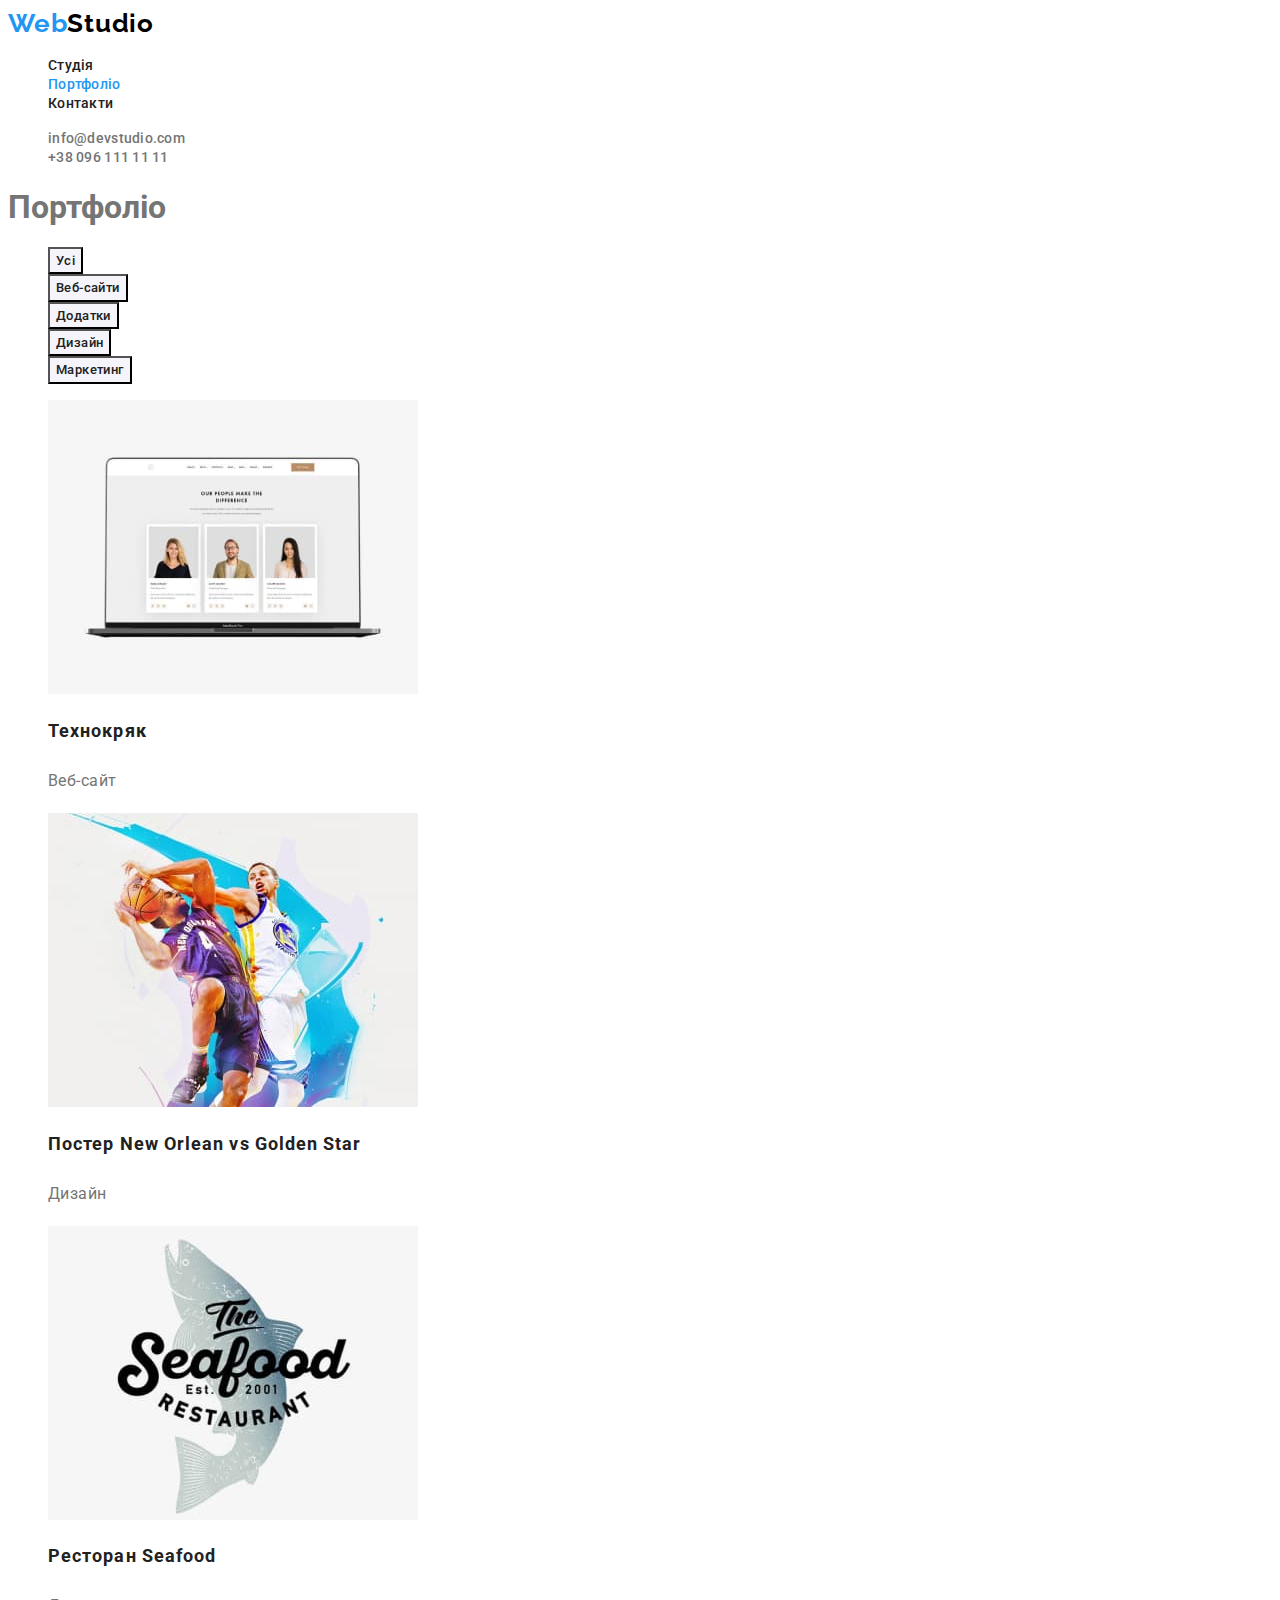
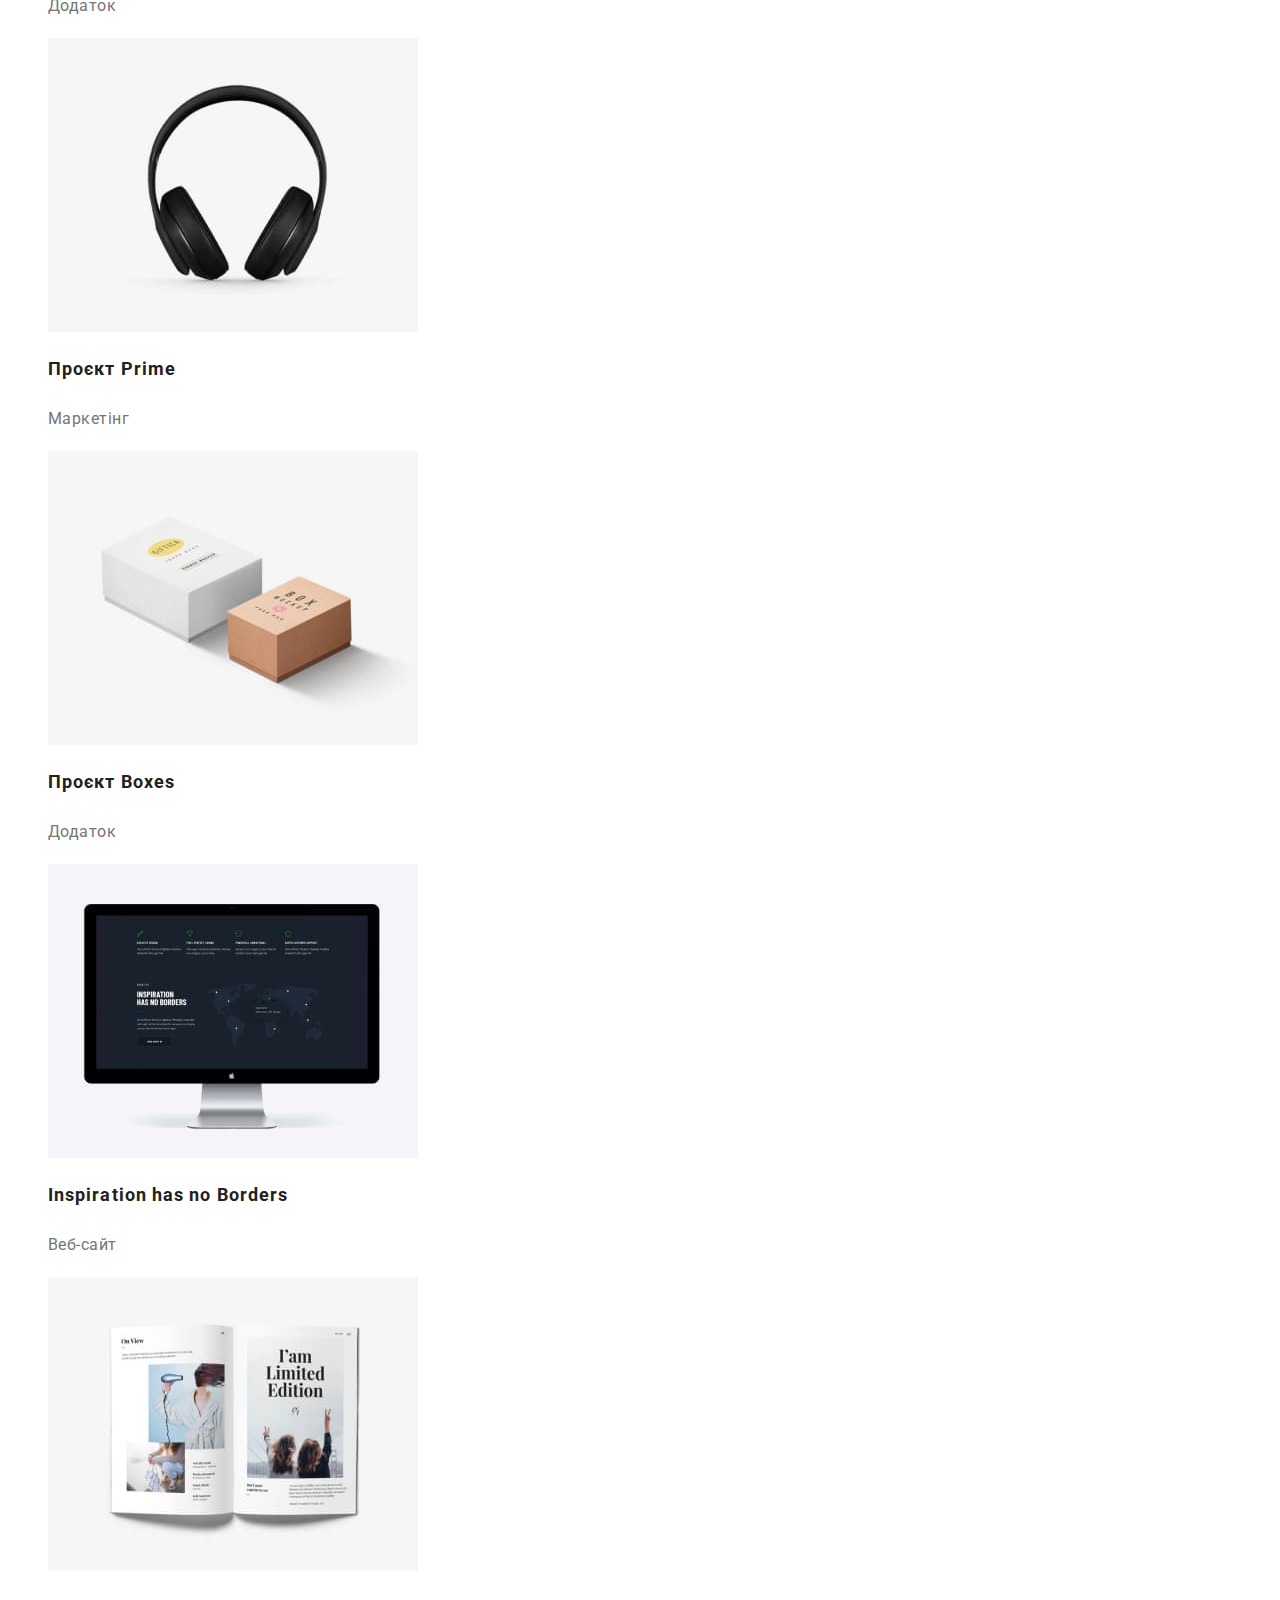
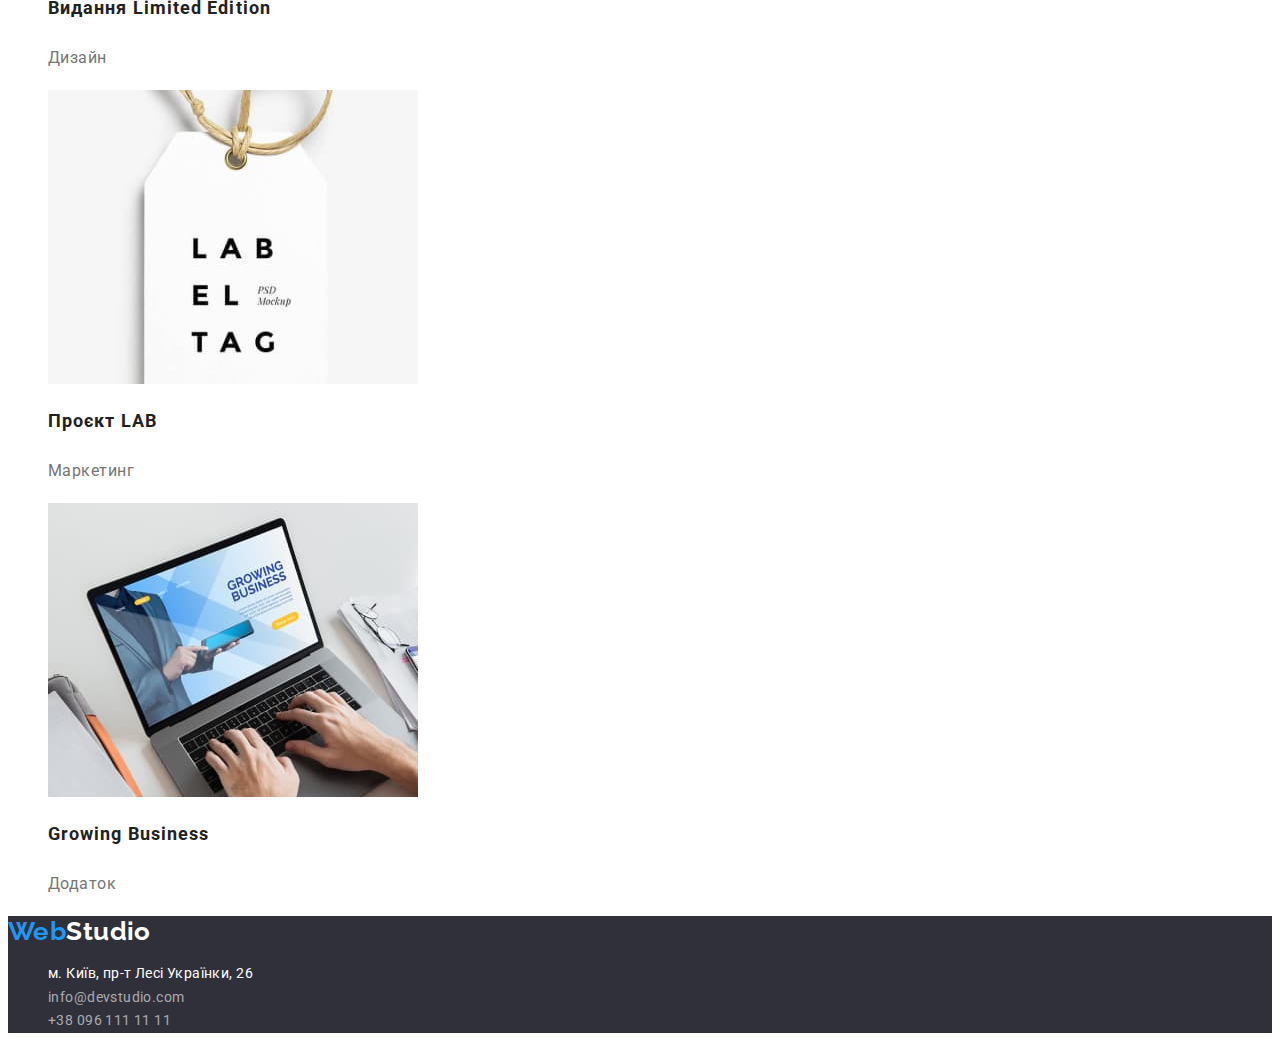
==== portfolio.html @ 552418b2 "Initial commit" ====
<!DOCTYPE html>
<html lang="uk">
  <head>
    <meta charset="UTF-8" />
    <meta http-equiv="X-UA-Compatible" content="IE=edge" />
    <meta name="viewport" content="width=device-width, initial-scale=1.0" />
    <title>Портфоліо</title>
    <link rel="stylesheet" href="./ccs/style.css" />
    <link rel="preconnect" href="https://fonts.googleapis.com" />
    <link rel="preconnect" href="https://fonts.gstatic.com" crossorigin />
    <link
      href="https://fonts.googleapis.com/css2?family=Raleway:wght@700&family=Roboto:wght@400;500;700;900&display=swap"
      rel="stylesheet"
    />
  </head>

  <body>
    <header>
      <!--Хедер-->
      <section>
        <a class="header-logo" href="./index.html"
          ><span class="logo">Web</span>Studio</a
        >
        <nav>
          <ul class="list">
            <li><a class="header-nav-link" href="./index.html">Студія</a></li>
            <li>
              <a class="header-nav-link current" href="./portfolio.html"
                >Портфоліо</a
              >
            </li>
            <li><a class="header-nav-link" href="">Контакти</a></li>
          </ul>
        </nav>
        <ul class="list">
          <li>
            <a class="header-address" href="mailto:info@devstudio.com"
              >info@devstudio.com</a
            >
          </li>
          <li>
            <a class="header-address" href="tel:+380961111111"
              >+38 096 111 11 11</a
            >
          </li>
        </ul>
      </section>
    </header>
    <main>
      <h1>Портфоліо</h1>

      <!--Фільтри-->
      <section>
        <ul class="list">
          <li>
            <button class="button" type="button">Усі</button>
          </li>
          <li>
            <button class="button" type="button">Веб-сайти</button>
          </li>
          <li>
            <button class="button" type="button">Додатки</button>
          </li>
          <li>
            <button class="button" type="button">Дизайн</button>
          </li>
          <li>
            <button class="button" type="button">Маркетинг</button>
          </li>
        </ul>

        <!--Проєкти-->
        <ul class="list">
          <li>
            <a class="portfolio-link" href="">
              <img src=./images/img-1.jpg alt="фото Технокряк" width="370">
              <h2 class="portfolio-title">Технокряк</h2>
              <p class="portfolio-disc">Веб-сайт</p>
            </a>
          </li>
          <li>
            <a class="portfolio-link" href="">
              <img src=./images/img-2.jpg alt="фото Постер New Orlean vs Golden
              Star" width="370">
              <h2 class="portfolio-title">Постер New Orlean vs Golden Star</h2>
              <p class="portfolio-disc">Дизайн</p></a
            >
          </li>
          <li>
            <a class="portfolio-link" href=""
              ><img src=./images/img-3.jpg alt="фото Ресторан Seafood"
              width="370">
              <h2 class="portfolio-title">Ресторан Seafood</h2>
              <p class="portfolio-disc">Додаток</p></a
            >
          </li>
          <li>
            <a class="portfolio-link" href=""
              ><img src=./images/img-4.jpg alt="фото Проєкт Prime" width="370">
              <h2 class="portfolio-title">Проєкт Prime</h2>
              <p class="portfolio-disc">Маркетінг</p></a
            >
          </li>
          <li>
            <a class="portfolio-link" href=""
              ><img src=./images/img-5.jpg alt="фото Проєкт Boxes" width="370">
              <h2 class="portfolio-title">Проєкт Boxes</h2>
              <p class="portfolio-disc">Додаток</p></a
            >
          </li>
          <li>
            <a class="portfolio-link" href=""
              ><img src=./images/img-6.jpg alt="фото Inspiration has no Borders"
              width="370">
              <h2 class="portfolio-title">Inspiration has no Borders</h2>
              <p class="portfolio-disc">Веб-сайт</p></a
            >
          </li>
          <li>
            <a class="portfolio-link" href=""
              ><img src=./images/img-7.jpg alt="фото Видання Limited Edition"
              width="370">
              <h2 class="portfolio-title">Видання Limited Edition</h2>
              <p class="portfolio-disc">Дизайн</p></a
            >
          </li>
          <li>
            <a class="portfolio-link" href=""
              ><img src=./images/img-8.jpg alt="фото Проєкт LAB" width="370">
              <h2 class="portfolio-title">Проєкт LAB</h2>
              <p class="portfolio-disc">Маркетинг</p></a
            >
          </li>
          <li>
            <a class="portfolio-link" href="">
              <img src=./images/img-9.jpg alt="фото Growing Business"
              width="370">
              <h2 class="portfolio-title">Growing Business</h2>
              <p class="portfolio-disc">Додаток</p></a
            >
          </li>
        </ul>
      </section>
    </main>
    <footer class="footer">
      <!--Контакти-->
      <a class="footer-logo" href="./index.html"
        ><span class="logo">Web</span>Studio</a
      >
      <address>
        <ul class="list">
          <li>
            <a
              class="footer-address"
              href="https://www.google.com.ua/maps/place"
              target="_blank"
              rel="noopener noreferrer"
            >
              м. Київ, пр-т Лесі Українки, 26</a
            >
          </li>
          <li>
            <a class="footer-link" href="mailto:info@devstudio.com"
              >info@devstudio.com</a
            >
          </li>
          <li>
            <a class="footer-link" href="tel:+380961111111"
              >+38 096 111 11 11</a
            >
          </li>
        </ul>
      </address>
    </footer>
  </body>
</html>
---- ccs/style.css ----
/* основний білий background: #FFF;
основний чорний background: #2F303A;
вторинний білий background: #F5F4FA; 
акцент фону background: #2196F3;
головний color: #757575;
вторинний color: #212121;
акцент color: #2196F3;
Лого #000000,#2196F3

/* футер #FFF,#FFFFFF99 */
/* стандартні властивості від браузера font-size: 16px;
  font-weight: 400; */

:root {
  --prime-color: #757575;
  --second-color: #212121;
  --accent-color: #2196f3;
  --logo-blackcolor: #000000;
  --logo-whitecolor: #fff;
  --footer-link-color: #fff9;
  --prime-white-background: #fff;
  --second-white-background: #f5f4fa;
  --black-background: #2f303a;
  --accent-background: #2196f3;
}

body {
  background-color: var(--prime-white-background);
  color: var(--prime-color);
  font-family: "Roboto", sans-serif;
}

.list {
  list-style-type: none;
}
/* Хедер */
.header-logo {
  text-decoration: none;
  color: var(--logo-blackcolor);
  font-family: "Raleway", sans-serif;
  font-size: 26px;
  font-weight: 700;
  line-height: 1.2;
  letter-spacing: 0.03em;
}
/*  частина лого WEB */
.logo {
  color: var(--accent-color);
}

.header-nav-link {
  color: var(--second-color);
  text-decoration: none;
  font-size: 14px;
  font-weight: 500;
  line-height: 1.2;
  letter-spacing: 0.02em;
}
.header-nav-link.current {
  color: var(--accent-color);
}
.header-address {
  color: var(--prime-color);
  text-decoration: none;
  font-size: 14px;
  font-weight: 500;
  line-height: 1.2;
  letter-spacing: 0.02em;
}
/* Головна сторинка */
/* Герой */
.hero {
  color: var(--logo-whitecolor);
  background-color: var(--black-background);
}
.hero-title {
  font-size: 44px;
  font-weight: 900;
  line-height: 1.4;
  letter-spacing: 0.06em;
  text-transform: uppercase;
}

.hero-button {
  background-color: var(--accent-background);
  color: inherit;
  cursor: pointer;
  font-family: inherit;
  font-weight: 700;
  line-height: 2;
  letter-spacing: 0.06em;
}
/*  Особливості */
.feature-title {
  color: var(--second-color);
  font-size: 14px;
  font-weight: 700;
  line-height: 1.14;
  letter-spacing: 0.03em;
}
.feature-disc {
  font-size: 14px;
  line-height: 1.7;
  letter-spacing: 0.03em;
}
.title-second {
  color: var(--second-color);
  font-size: 36px;
  font-weight: 700;
  line-height: 1.2;
  letter-spacing: 0.03em;
}
/* Команда */
.team {
  background-color: var(--second-white-background);
}
.team-item {
  background-color: var(--prime-white-background);
}
.team-item-title {
  color: var(--second-color);
  font-size: 16px;
  font-weight: 500;
  line-height: 2;
  letter-spacing: 0.03em;
}
.team-item-disc {
  font-size: 16px;
  line-height: 2;
  letter-spacing: 0.03em;
}
/* Сторинка Портфоліо */
.button {
  background-color: var(--second-white-background);
  color: var(--second-color);
  cursor: pointer;
  font-family: inherit;
  font-weight: 500;
  line-height: 1.6;
  letter-spacing: 0.03em;
}

.button:hover,
.button:focus {
  background-color: var(--accent-background);
  color: var(--logo-whitecolor);
}
.portfolio-link {
  text-decoration: none;
}
.portfolio-title {
  color: var(--second-color);
  font-size: 18px;
  font-weight: 700;
  line-height: 2;
  letter-spacing: 0.06em;
}
.portfolio-disc {
  color: var(--prime-color);
  font-size: 16px;
  line-height: 2;
  letter-spacing: 0.03em;
}
/* Футер */
.footer {
  background-color: var(--black-background);
  font-size: 14px;
  line-height: 1.7;
  letter-spacing: 0.03em;
}
.footer-logo {
  text-decoration: none;
  color: var(--logo-whitecolor);
  font-family: "Raleway", sans-serif;
  font-size: 26px;
  font-weight: 700;
  line-height: 1.2;
}
.footer-address {
  text-decoration: none;
  color: var(--logo-whitecolor);
  font-style: normal;
}

.footer-link {
  color: var(--footer-link-color);
  text-decoration: none;
  font-style: normal;
}
.footer-link:hover,
.footer-link:focus,
.footer-address:hover,
.footer-address:focus,
.header-nav-link:hover,
.header-nav-link:focus,
.header-address:hover,
.header-address:focus {
  color: var(--accent-color);
}
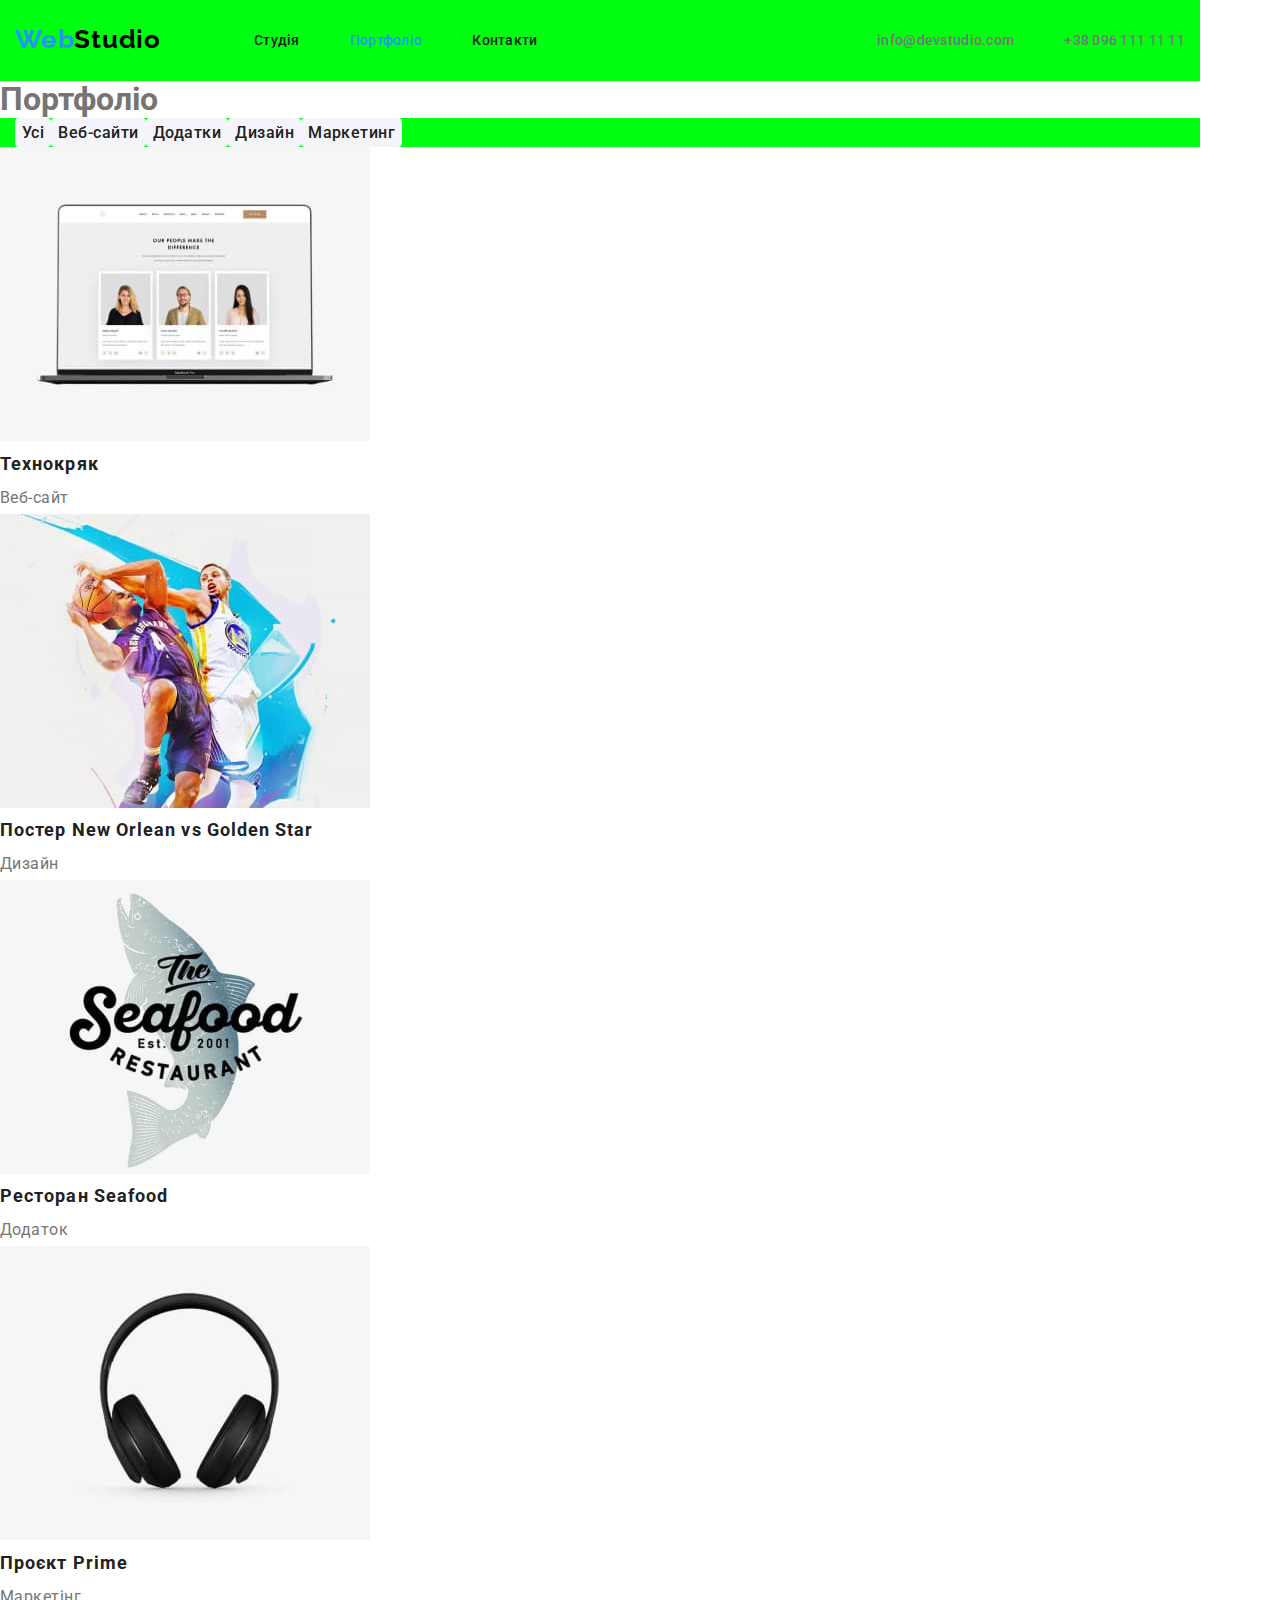
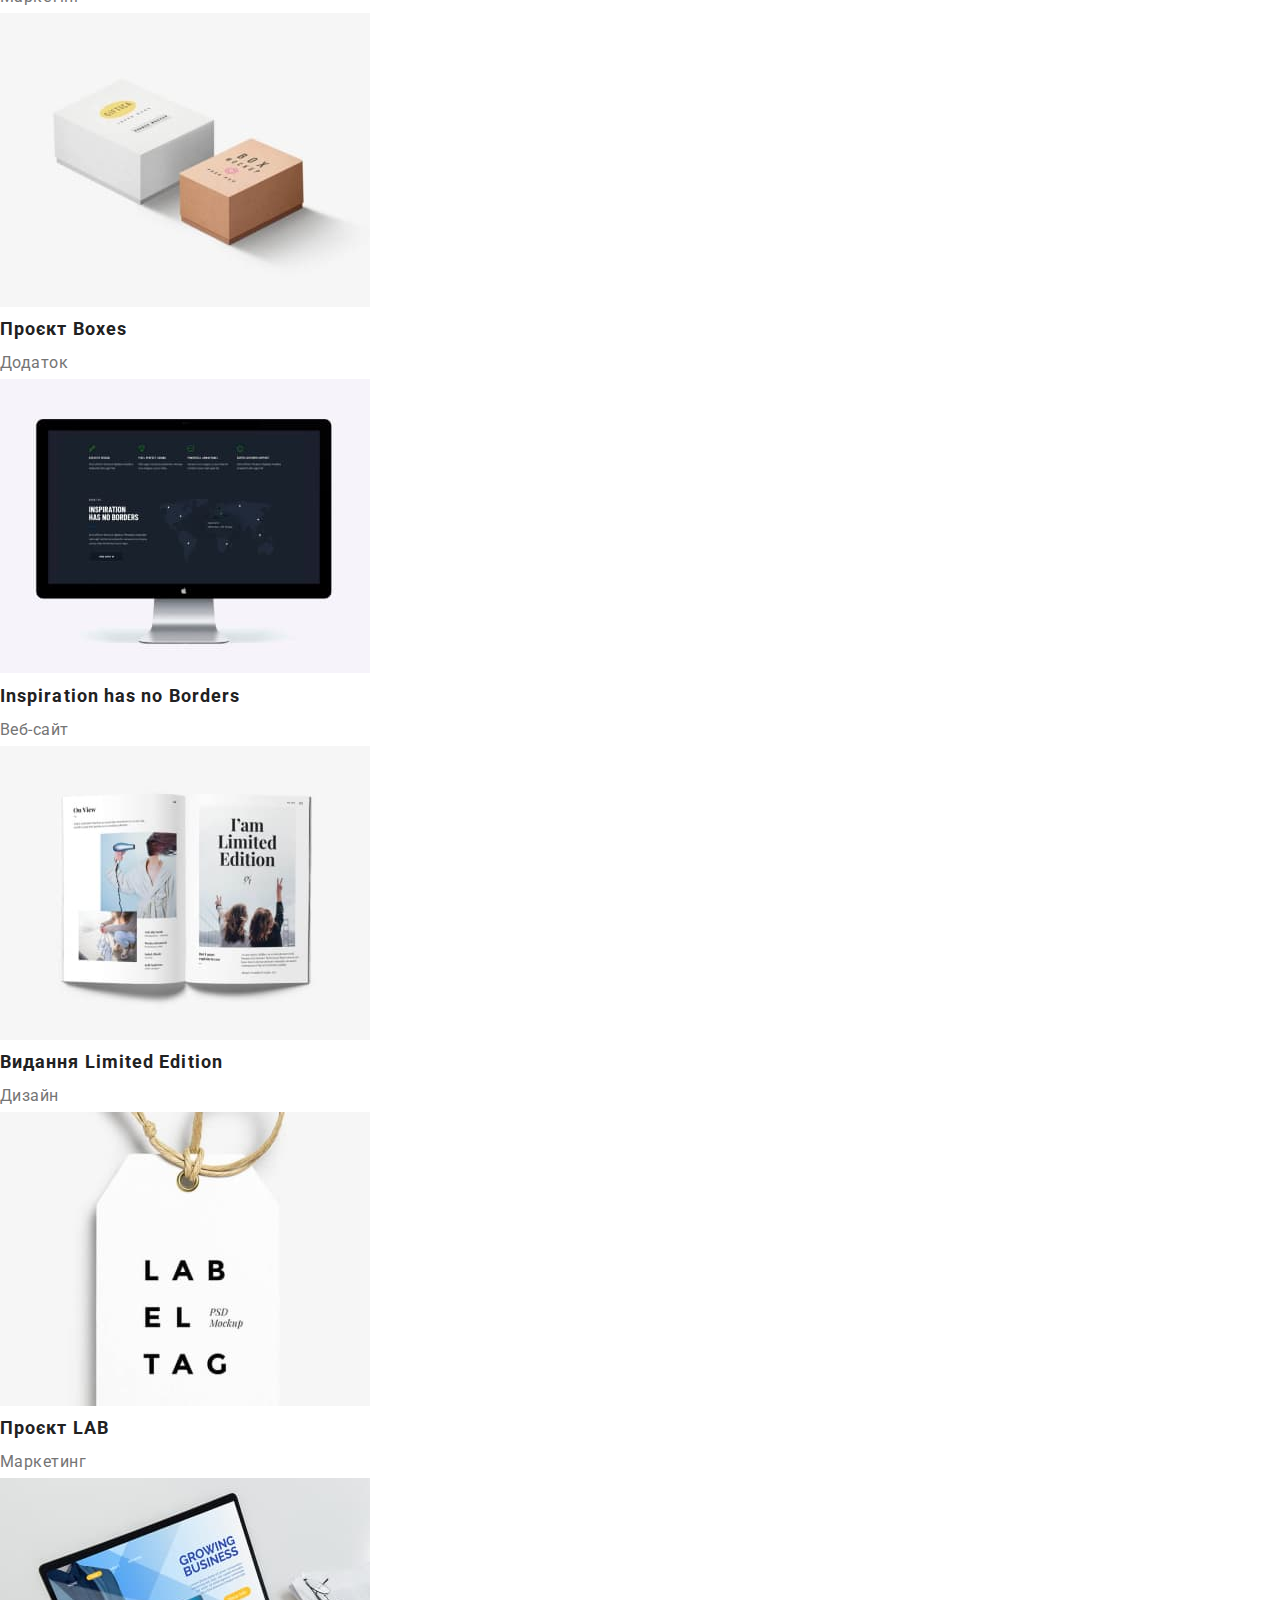
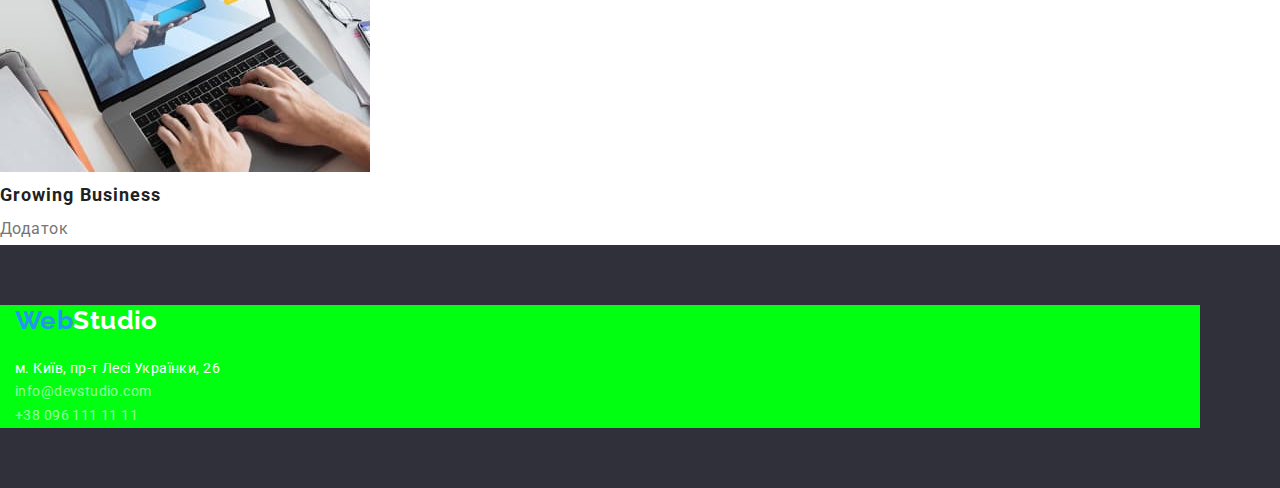
==== commit d2579a52: "uppdate CSS Index Portfglio" ====
--- a/portfolio.html
+++ b/portfolio.html
@@ -5,69 +5,81 @@
     <meta http-equiv="X-UA-Compatible" content="IE=edge" />
     <meta name="viewport" content="width=device-width, initial-scale=1.0" />
     <title>Портфоліо</title>
-    <link rel="stylesheet" href="./ccs/style.css" />
+
     <link rel="preconnect" href="https://fonts.googleapis.com" />
     <link rel="preconnect" href="https://fonts.gstatic.com" crossorigin />
     <link
       href="https://fonts.googleapis.com/css2?family=Raleway:wght@700&family=Roboto:wght@400;500;700;900&display=swap"
       rel="stylesheet"
     />
+    <link
+      rel="stylesheet"
+      href="https://cdnjs.cloudflare.com/ajax/libs/modern-normalize/2.0.0/modern-normalize.min.css"
+    />
+    <link rel="stylesheet" href="./ccs/style.css" />
   </head>
 
   <body>
     <header>
       <!--Хедер-->
-      <section>
+      <div class="container main-header">
         <a class="header-logo" href="./index.html"
           ><span class="logo">Web</span>Studio</a
         >
-        <nav>
-          <ul class="list">
-            <li><a class="header-nav-link" href="./index.html">Студія</a></li>
-            <li>
+        <nav class="site-nav">
+          <ul class="header-nav list">
+            <li class="header-nav-item">
+              <a class="header-nav-link" href="./index.html">Студія</a>
+            </li>
+            <li class="header-nav-item">
               <a class="header-nav-link current" href="./portfolio.html"
                 >Портфоліо</a
               >
             </li>
-            <li><a class="header-nav-link" href="">Контакти</a></li>
+            <li class="header-nav-item">
+              <a class="header-nav-link" href="">Контакти</a>
+            </li>
           </ul>
         </nav>
-        <ul class="list">
-          <li>
-            <a class="header-address" href="mailto:info@devstudio.com"
+
+        <ul class="header-address list">
+          <li class="header-address-item">
+            <a class="header-address-link" href="mailto:info@devstudio.com"
               >info@devstudio.com</a
             >
           </li>
-          <li>
-            <a class="header-address" href="tel:+380961111111"
+          <li class="header-address-item">
+            <a class="header-address-link" href="tel:+380961111111"
               >+38 096 111 11 11</a
             >
           </li>
         </ul>
-      </section>
+      </div>
     </header>
     <main>
       <h1>Портфоліо</h1>
 
       <!--Фільтри-->
       <section>
-        <ul class="list">
-          <li>
-            <button class="button" type="button">Усі</button>
-          </li>
-          <li>
-            <button class="button" type="button">Веб-сайти</button>
-          </li>
-          <li>
-            <button class="button" type="button">Додатки</button>
-          </li>
-          <li>
-            <button class="button" type="button">Дизайн</button>
-          </li>
-          <li>
-            <button class="button" type="button">Маркетинг</button>
-          </li>
-        </ul>
+        <div class="container">
+          <ul class="filter list">
+            <li class="filter-item">
+              <button class="button" type="button">Усі</button>
+            </li>
+            <li class="filter-item">
+              <button class="button" type="button">Веб-сайти</button>
+            </li>
+            <li class="filter-item">
+              <button class="button" type="button">Додатки</button>
+            </li>
+            <li class="filter-item">
+              <button class="button" type="button">Дизайн</button>
+            </li>
+            <li class="filter-item">
+              <button class="button" type="button">Маркетинг</button>
+            </li>
+          </ul>
+        </div>
 
         <!--Проєкти-->
         <ul class="list">
@@ -144,33 +156,35 @@
     </main>
     <footer class="footer">
       <!--Контакти-->
-      <a class="footer-logo" href="./index.html"
-        ><span class="logo">Web</span>Studio</a
-      >
-      <address>
-        <ul class="list">
-          <li>
-            <a
-              class="footer-address"
-              href="https://www.google.com.ua/maps/place"
-              target="_blank"
-              rel="noopener noreferrer"
-            >
-              м. Київ, пр-т Лесі Українки, 26</a
-            >
-          </li>
-          <li>
-            <a class="footer-link" href="mailto:info@devstudio.com"
-              >info@devstudio.com</a
-            >
-          </li>
-          <li>
-            <a class="footer-link" href="tel:+380961111111"
-              >+38 096 111 11 11</a
-            >
-          </li>
-        </ul>
-      </address>
+      <div class="container">
+        <a class="footer-logo" href="./index.html"
+          ><span class="logo">Web</span>Studio</a
+        >
+        <address>
+          <ul class="footer-all list">
+            <li>
+              <a
+                class="footer-address"
+                href="https://www.google.com.ua/maps/place"
+                target="_blank"
+                rel="noopener noreferrer"
+              >
+                м. Київ, пр-т Лесі Українки, 26</a
+              >
+            </li>
+            <li>
+              <a class="footer-link" href="mailto:info@devstudio.com"
+                >info@devstudio.com</a
+              >
+            </li>
+            <li>
+              <a class="footer-link" href="tel:+380961111111"
+                >+38 096 111 11 11</a
+              >
+            </li>
+          </ul>
+        </address>
+      </div>
     </footer>
   </body>
 </html>
--- a/ccs/style.css
+++ b/ccs/style.css
@@ -1,16 +1,3 @@
-/* основний білий background: #FFF;
-основний чорний background: #2F303A;
-вторинний білий background: #F5F4FA; 
-акцент фону background: #2196F3;
-головний color: #757575;
-вторинний color: #212121;
-акцент color: #2196F3;
-Лого #000000,#2196F3
-
-/* футер #FFF,#FFFFFF99 */
-/* стандартні властивості від браузера font-size: 16px;
-  font-weight: 400; */
-
 :root {
   --prime-color: #757575;
   --second-color: #212121;
@@ -33,8 +20,46 @@
 .list {
   list-style-type: none;
 }
+h1,
+h2,
+h3,
+h4,
+h5,
+h6,
+ul,
+li,
+p {
+  margin-top: 0;
+  margin-bottom: 0;
+  margin-left: 0;
+  margin-right: 0;
+  padding: 0;
+}
+
+.container {
+  width: 1200px;
+  padding-left: 15px;
+  padding-right: 15px;
+  background-color: rgb(0, 255, 17);
+}
+.section {
+  padding-top: 94px;
+  padding-bottom: 94px;
+
+  outline: 2px solid #2196f3;
+}
+
 /* Хедер */
+.main-header {
+  display: flex;
+  align-items: center;
+}
+.header {
+  display: flex;
+}
 .header-logo {
+  padding-top: 24px;
+  padding-bottom: 25px;
   text-decoration: none;
   color: var(--logo-blackcolor);
   font-family: "Raleway", sans-serif;
@@ -48,8 +73,22 @@
   color: var(--accent-color);
 }
 
+.site-nav {
+  margin-left: 93px;
+}
+.header-nav {
+  display: flex;
+}
+.header-nav-item:not(:last-child) {
+  margin-right: 50px;
+}
 .header-nav-link {
-  color: var(--second-color);
+  display: block;
+  padding-top: 32px;
+  padding-bottom: 32px;
+
+  color: var(--second-color);
+
   text-decoration: none;
   font-size: 14px;
   font-weight: 500;
@@ -60,20 +99,40 @@
   color: var(--accent-color);
 }
 .header-address {
+  display: flex;
+  margin-left: auto;
+}
+.header-address-item:not(:last-child) {
+  margin-right: 50px;
+}
+.header-address-link {
   color: var(--prime-color);
+
   text-decoration: none;
   font-size: 14px;
   font-weight: 500;
   line-height: 1.2;
   letter-spacing: 0.02em;
 }
+
 /* Головна сторинка */
 /* Герой */
+/* .section */
 .hero {
   color: var(--logo-whitecolor);
   background-color: var(--black-background);
-}
+  text-align: center;
+  padding-top: 200px;
+  padding-bottom: 200px;
+}
+
 .hero-title {
+  display: block;
+  max-width: 696px;
+  margin-right: auto;
+  margin-left: auto;
+  margin-bottom: 30px;
+
   font-size: 44px;
   font-weight: 900;
   line-height: 1.4;
@@ -82,6 +141,13 @@
 }
 
 .hero-button {
+  display: inline-block;
+
+  min-width: 216px;
+  padding: 10px 32px;
+  border-radius: 4px;
+  border: 1px solid var(--accent-background);
+
   background-color: var(--accent-background);
   color: inherit;
   cursor: pointer;
@@ -89,8 +155,18 @@
   font-weight: 700;
   line-height: 2;
   letter-spacing: 0.06em;
-}
+  text-align: center;
+}
+
 /*  Особливості */
+.feature {
+  display: flex;
+}
+
+.feature-item:not(:last-child) {
+  margin-right: 30px;
+}
+
 .feature-title {
   color: var(--second-color);
   font-size: 14px;
@@ -104,32 +180,62 @@
   letter-spacing: 0.03em;
 }
 .title-second {
+  margin-bottom: 50px;
+
   color: var(--second-color);
   font-size: 36px;
   font-weight: 700;
   line-height: 1.2;
   letter-spacing: 0.03em;
-}
+  text-align: center;
+}
+/* Чим ми займаємось */
+.directions {
+  display: flex;
+}
+.directions-item:not(:last-child) {
+  margin-right: 30px;
+}
+.directions-item {
+  display: block;
+}
+
 /* Команда */
+.section.team {
+  background-color: var(--second-white-background);
+}
+
 .team {
-  background-color: var(--second-white-background);
+  display: flex;
 }
 .team-item {
   background-color: var(--prime-white-background);
 }
+.team-item:not(:last-child) {
+  margin-right: 30px;
+}
 .team-item-title {
+  margin-top: 30px;
   color: var(--second-color);
   font-size: 16px;
   font-weight: 500;
   line-height: 2;
   letter-spacing: 0.03em;
+  text-align: center;
 }
 .team-item-disc {
+  margin-top: 10px;
+  margin-bottom: 30px;
   font-size: 16px;
   line-height: 2;
   letter-spacing: 0.03em;
+  text-align: center;
 }
 /* Сторинка Портфоліо */
+.filter {
+  display: flex;
+}
+
 .button {
   background-color: var(--second-white-background);
   color: var(--second-color);
@@ -138,6 +244,9 @@
   font-weight: 500;
   line-height: 1.6;
   letter-spacing: 0.03em;
+
+  border-radius: 4px;
+  border: 1px solid transparent;
 }
 
 .button:hover,
@@ -163,12 +272,15 @@
 }
 /* Футер */
 .footer {
+  padding-top: 60px;
+  padding-bottom: 60px;
   background-color: var(--black-background);
   font-size: 14px;
   line-height: 1.7;
   letter-spacing: 0.03em;
 }
 .footer-logo {
+  /* margin-bottom: 20px; */
   text-decoration: none;
   color: var(--logo-whitecolor);
   font-family: "Raleway", sans-serif;
@@ -176,6 +288,10 @@
   font-weight: 700;
   line-height: 1.2;
 }
+.footer-all {
+  margin-top: 20px;
+}
+
 .footer-address {
   text-decoration: none;
   color: var(--logo-whitecolor);
@@ -183,6 +299,7 @@
 }
 
 .footer-link {
+  margin-top: 9px;
   color: var(--footer-link-color);
   text-decoration: none;
   font-style: normal;
@@ -197,3 +314,16 @@
 .header-address:focus {
   color: var(--accent-color);
 }
+
+/* основний білий background: #FFF;
+основний чорний background: #2F303A;
+вторинний білий background: #F5F4FA; 
+акцент фону background: #2196F3;
+головний color: #757575;
+вторинний color: #212121;
+акцент color: #2196F3;
+Лого #000000,#2196F3
+
+/* футер #FFF,#FFFFFF99 */
+/* стандартні властивості від браузера font-size: 16px;
+  font-weight: 400; */
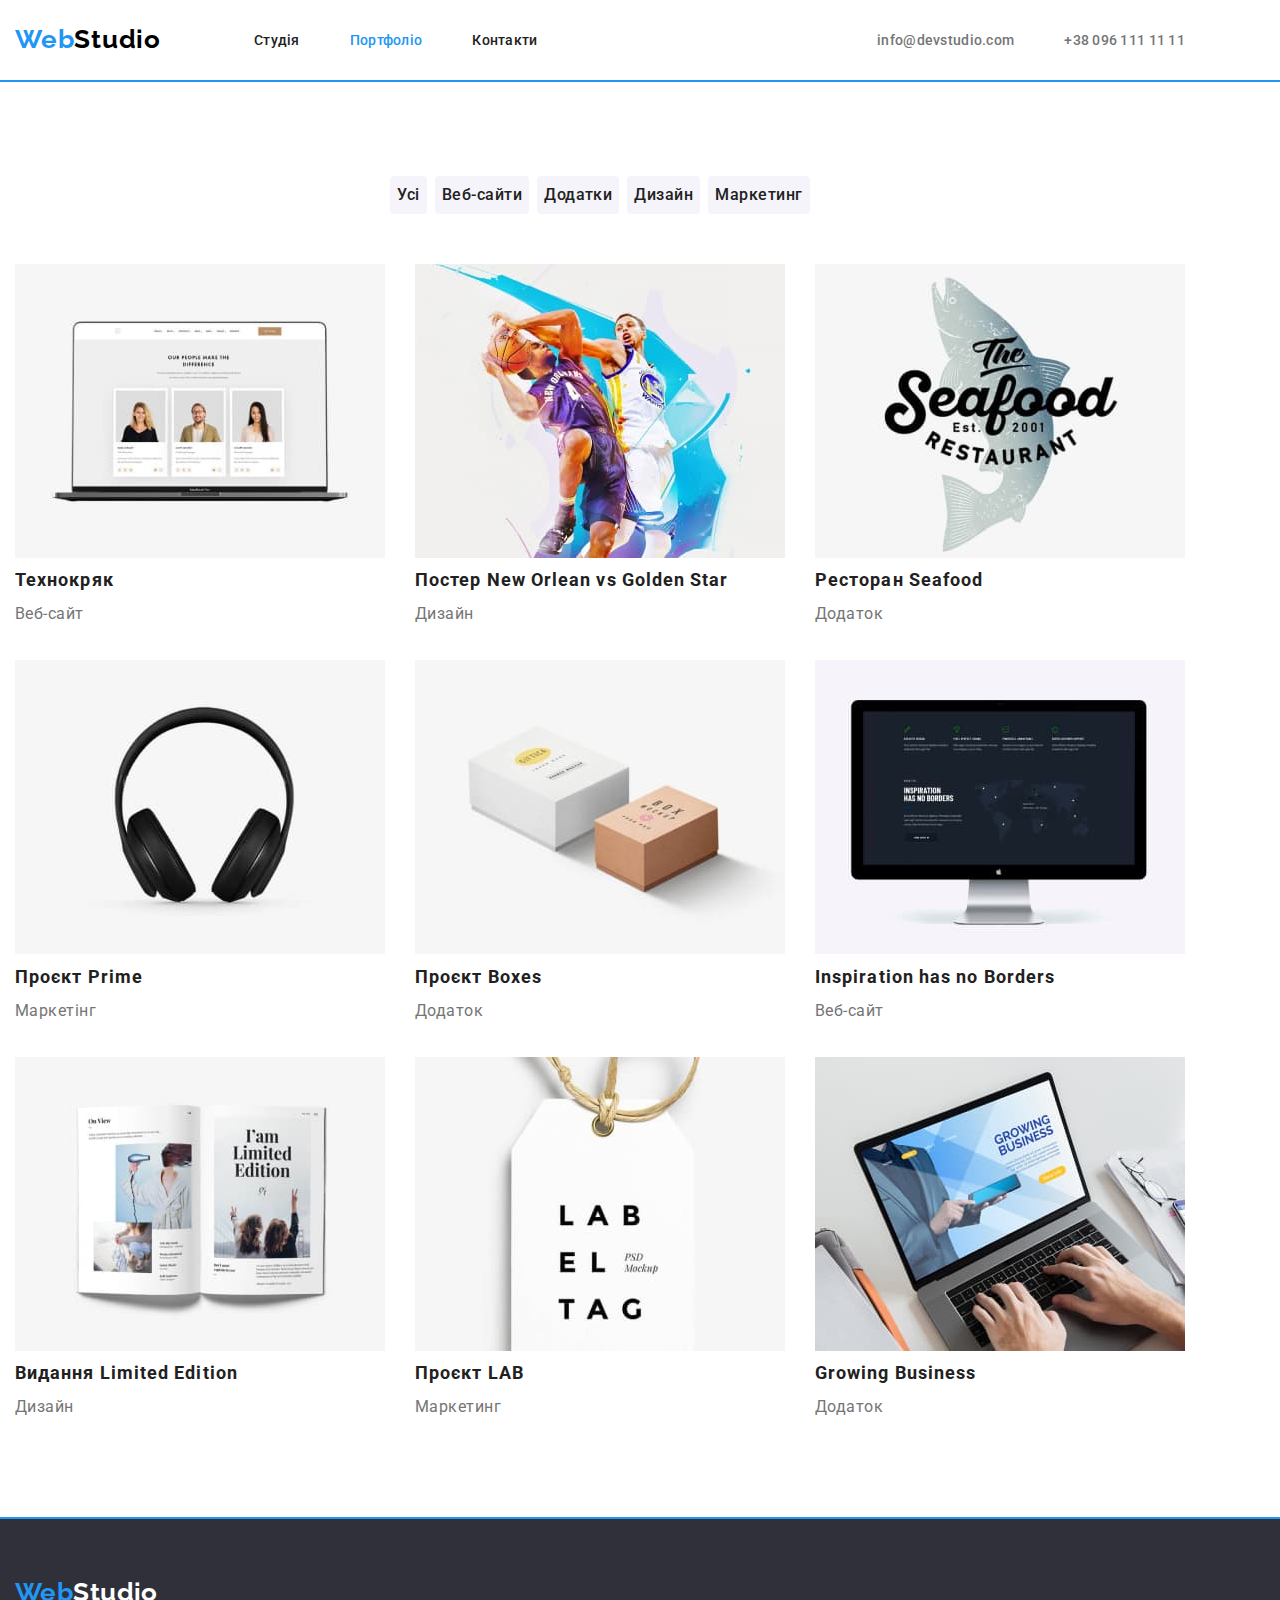
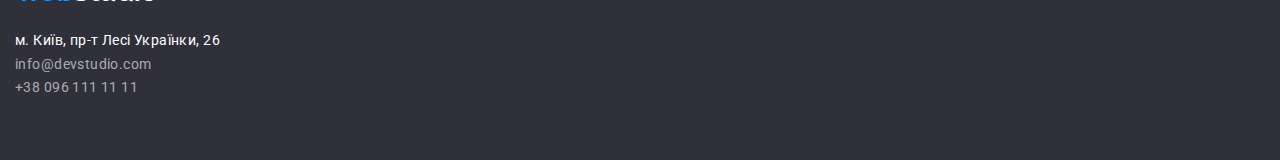
==== commit 8856d870: "update CSS, delete sections background" ====
--- a/portfolio.html
+++ b/portfolio.html
@@ -57,11 +57,10 @@
       </div>
     </header>
     <main>
-      <h1>Портфоліо</h1>
-
-      <!--Фільтри-->
-      <section>
+      <section class="section">
+        <!--Фільтри-->
         <div class="container">
+          <!-- <h1>Портфоліо</h1> -->
           <ul class="filter list">
             <li class="filter-item">
               <button class="button" type="button">Усі</button>
@@ -82,76 +81,82 @@
         </div>
 
         <!--Проєкти-->
-        <ul class="list">
-          <li>
-            <a class="portfolio-link" href="">
-              <img src=./images/img-1.jpg alt="фото Технокряк" width="370">
-              <h2 class="portfolio-title">Технокряк</h2>
-              <p class="portfolio-disc">Веб-сайт</p>
-            </a>
-          </li>
-          <li>
-            <a class="portfolio-link" href="">
-              <img src=./images/img-2.jpg alt="фото Постер New Orlean vs Golden
-              Star" width="370">
-              <h2 class="portfolio-title">Постер New Orlean vs Golden Star</h2>
-              <p class="portfolio-disc">Дизайн</p></a
-            >
-          </li>
-          <li>
-            <a class="portfolio-link" href=""
-              ><img src=./images/img-3.jpg alt="фото Ресторан Seafood"
-              width="370">
-              <h2 class="portfolio-title">Ресторан Seafood</h2>
-              <p class="portfolio-disc">Додаток</p></a
-            >
-          </li>
-          <li>
-            <a class="portfolio-link" href=""
-              ><img src=./images/img-4.jpg alt="фото Проєкт Prime" width="370">
-              <h2 class="portfolio-title">Проєкт Prime</h2>
-              <p class="portfolio-disc">Маркетінг</p></a
-            >
-          </li>
-          <li>
-            <a class="portfolio-link" href=""
-              ><img src=./images/img-5.jpg alt="фото Проєкт Boxes" width="370">
-              <h2 class="portfolio-title">Проєкт Boxes</h2>
-              <p class="portfolio-disc">Додаток</p></a
-            >
-          </li>
-          <li>
-            <a class="portfolio-link" href=""
-              ><img src=./images/img-6.jpg alt="фото Inspiration has no Borders"
-              width="370">
-              <h2 class="portfolio-title">Inspiration has no Borders</h2>
-              <p class="portfolio-disc">Веб-сайт</p></a
-            >
-          </li>
-          <li>
-            <a class="portfolio-link" href=""
-              ><img src=./images/img-7.jpg alt="фото Видання Limited Edition"
-              width="370">
-              <h2 class="portfolio-title">Видання Limited Edition</h2>
-              <p class="portfolio-disc">Дизайн</p></a
-            >
-          </li>
-          <li>
-            <a class="portfolio-link" href=""
-              ><img src=./images/img-8.jpg alt="фото Проєкт LAB" width="370">
-              <h2 class="portfolio-title">Проєкт LAB</h2>
-              <p class="portfolio-disc">Маркетинг</p></a
-            >
-          </li>
-          <li>
-            <a class="portfolio-link" href="">
-              <img src=./images/img-9.jpg alt="фото Growing Business"
-              width="370">
-              <h2 class="portfolio-title">Growing Business</h2>
-              <p class="portfolio-disc">Додаток</p></a
-            >
-          </li>
-        </ul>
+        <div class="container">
+          <ul class="portfolio list">
+            <li class="portfolio-item">
+              <a class="portfolio-link" href="">
+                <img src=./images/img-1.jpg alt="фото Технокряк" width="370">
+                <h2 class="portfolio-title">Технокряк</h2>
+                <p class="portfolio-disc">Веб-сайт</p>
+              </a>
+            </li>
+            <li class="portfolio-item">
+              <a class="portfolio-link" href="">
+                <img src=./images/img-2.jpg alt="фото Постер New Orlean vs
+                Golden Star" width="370">
+                <h2 class="portfolio-title">
+                  Постер New Orlean vs Golden Star
+                </h2>
+                <p class="portfolio-disc">Дизайн</p></a
+              >
+            </li>
+            <li class="portfolio-item">
+              <a class="portfolio-link" href=""
+                ><img src=./images/img-3.jpg alt="фото Ресторан Seafood"
+                width="370">
+                <h2 class="portfolio-title">Ресторан Seafood</h2>
+                <p class="portfolio-disc">Додаток</p></a
+              >
+            </li>
+            <li class="portfolio-item">
+              <a class="portfolio-link" href=""
+                ><img src=./images/img-4.jpg alt="фото Проєкт Prime"
+                width="370">
+                <h2 class="portfolio-title">Проєкт Prime</h2>
+                <p class="portfolio-disc">Маркетінг</p></a
+              >
+            </li>
+            <li class="portfolio-item">
+              <a class="portfolio-link" href=""
+                ><img src=./images/img-5.jpg alt="фото Проєкт Boxes"
+                width="370">
+                <h2 class="portfolio-title">Проєкт Boxes</h2>
+                <p class="portfolio-disc">Додаток</p></a
+              >
+            </li>
+            <li class="portfolio-item">
+              <a class="portfolio-link" href=""
+                ><img src=./images/img-6.jpg alt="фото Inspiration has no
+                Borders" width="370">
+                <h2 class="portfolio-title">Inspiration has no Borders</h2>
+                <p class="portfolio-disc">Веб-сайт</p></a
+              >
+            </li>
+            <li class="portfolio-item">
+              <a class="portfolio-link" href=""
+                ><img src=./images/img-7.jpg alt="фото Видання Limited Edition"
+                width="370">
+                <h2 class="portfolio-title">Видання Limited Edition</h2>
+                <p class="portfolio-disc">Дизайн</p></a
+              >
+            </li>
+            <li class="portfolio-item">
+              <a class="portfolio-link" href=""
+                ><img src=./images/img-8.jpg alt="фото Проєкт LAB" width="370">
+                <h2 class="portfolio-title">Проєкт LAB</h2>
+                <p class="portfolio-disc">Маркетинг</p></a
+              >
+            </li>
+            <li class="portfolio-item">
+              <a class="portfolio-link" href="">
+                <img src=./images/img-9.jpg alt="фото Growing Business"
+                width="370">
+                <h2 class="portfolio-title">Growing Business</h2>
+                <p class="portfolio-disc">Додаток</p></a
+              >
+            </li>
+          </ul>
+        </div>
       </section>
     </main>
     <footer class="footer">
--- a/ccs/style.css
+++ b/ccs/style.css
@@ -20,6 +20,7 @@
 .list {
   list-style-type: none;
 }
+
 h1,
 h2,
 h3,
@@ -40,8 +41,9 @@
   width: 1200px;
   padding-left: 15px;
   padding-right: 15px;
-  background-color: rgb(0, 255, 17);
-}
+  /* background-color: rgb(0, 255, 17); */
+}
+
 .section {
   padding-top: 94px;
   padding-bottom: 94px;
@@ -53,10 +55,13 @@
 .main-header {
   display: flex;
   align-items: center;
-}
+  border-bottom: 1px solid #ececec;
+}
+
 .header {
   display: flex;
 }
+
 .header-logo {
   padding-top: 24px;
   padding-bottom: 25px;
@@ -68,6 +73,7 @@
   line-height: 1.2;
   letter-spacing: 0.03em;
 }
+
 /*  частина лого WEB */
 .logo {
   color: var(--accent-color);
@@ -76,12 +82,15 @@
 .site-nav {
   margin-left: 93px;
 }
+
 .header-nav {
   display: flex;
 }
+
 .header-nav-item:not(:last-child) {
   margin-right: 50px;
 }
+
 .header-nav-link {
   display: block;
   padding-top: 32px;
@@ -95,16 +104,20 @@
   line-height: 1.2;
   letter-spacing: 0.02em;
 }
+
 .header-nav-link.current {
   color: var(--accent-color);
 }
+
 .header-address {
   display: flex;
   margin-left: auto;
 }
+
 .header-address-item:not(:last-child) {
   margin-right: 50px;
 }
+
 .header-address-link {
   color: var(--prime-color);
 
@@ -174,11 +187,13 @@
   line-height: 1.14;
   letter-spacing: 0.03em;
 }
+
 .feature-disc {
   font-size: 14px;
   line-height: 1.7;
   letter-spacing: 0.03em;
 }
+
 .title-second {
   margin-bottom: 50px;
 
@@ -189,13 +204,16 @@
   letter-spacing: 0.03em;
   text-align: center;
 }
+
 /* Чим ми займаємось */
 .directions {
   display: flex;
 }
+
 .directions-item:not(:last-child) {
   margin-right: 30px;
 }
+
 .directions-item {
   display: block;
 }
@@ -208,12 +226,15 @@
 .team {
   display: flex;
 }
+
 .team-item {
   background-color: var(--prime-white-background);
 }
+
 .team-item:not(:last-child) {
   margin-right: 30px;
 }
+
 .team-item-title {
   margin-top: 30px;
   color: var(--second-color);
@@ -223,6 +244,7 @@
   letter-spacing: 0.03em;
   text-align: center;
 }
+
 .team-item-disc {
   margin-top: 10px;
   margin-bottom: 30px;
@@ -231,9 +253,15 @@
   letter-spacing: 0.03em;
   text-align: center;
 }
+
 /* Сторинка Портфоліо */
 .filter {
   display: flex;
+  justify-content: center;
+}
+
+.filter-item:not(:last-child) {
+  margin-right: 8px;
 }
 
 .button {
@@ -247,6 +275,7 @@
 
   border-radius: 4px;
   border: 1px solid transparent;
+  height: 38px;
 }
 
 .button:hover,
@@ -254,9 +283,31 @@
   background-color: var(--accent-background);
   color: var(--logo-whitecolor);
 }
+
+.portfolio {
+  display: flex;
+  flex-wrap: wrap;
+  padding-top: 50px;
+}
+
+.portfolio-item {
+  width: calc((100%-30px * 2) / 3);
+
+  margin-right: 30px;
+  margin-bottom: 30px;
+}
+
+.portfolio-item:nth-child(3n) {
+  margin-right: 0px;
+}
+.portfolio-item:nth-last-child(-n + 3) {
+  margin-bottom: 0px;
+}
+
 .portfolio-link {
   text-decoration: none;
 }
+
 .portfolio-title {
   color: var(--second-color);
   font-size: 18px;
@@ -264,12 +315,14 @@
   line-height: 2;
   letter-spacing: 0.06em;
 }
+
 .portfolio-disc {
   color: var(--prime-color);
   font-size: 16px;
   line-height: 2;
   letter-spacing: 0.03em;
 }
+
 /* Футер */
 .footer {
   padding-top: 60px;
@@ -279,6 +332,7 @@
   line-height: 1.7;
   letter-spacing: 0.03em;
 }
+
 .footer-logo {
   /* margin-bottom: 20px; */
   text-decoration: none;
@@ -288,6 +342,7 @@
   font-weight: 700;
   line-height: 1.2;
 }
+
 .footer-all {
   margin-top: 20px;
 }
@@ -304,6 +359,7 @@
   text-decoration: none;
   font-style: normal;
 }
+
 .footer-link:hover,
 .footer-link:focus,
 .footer-address:hover,
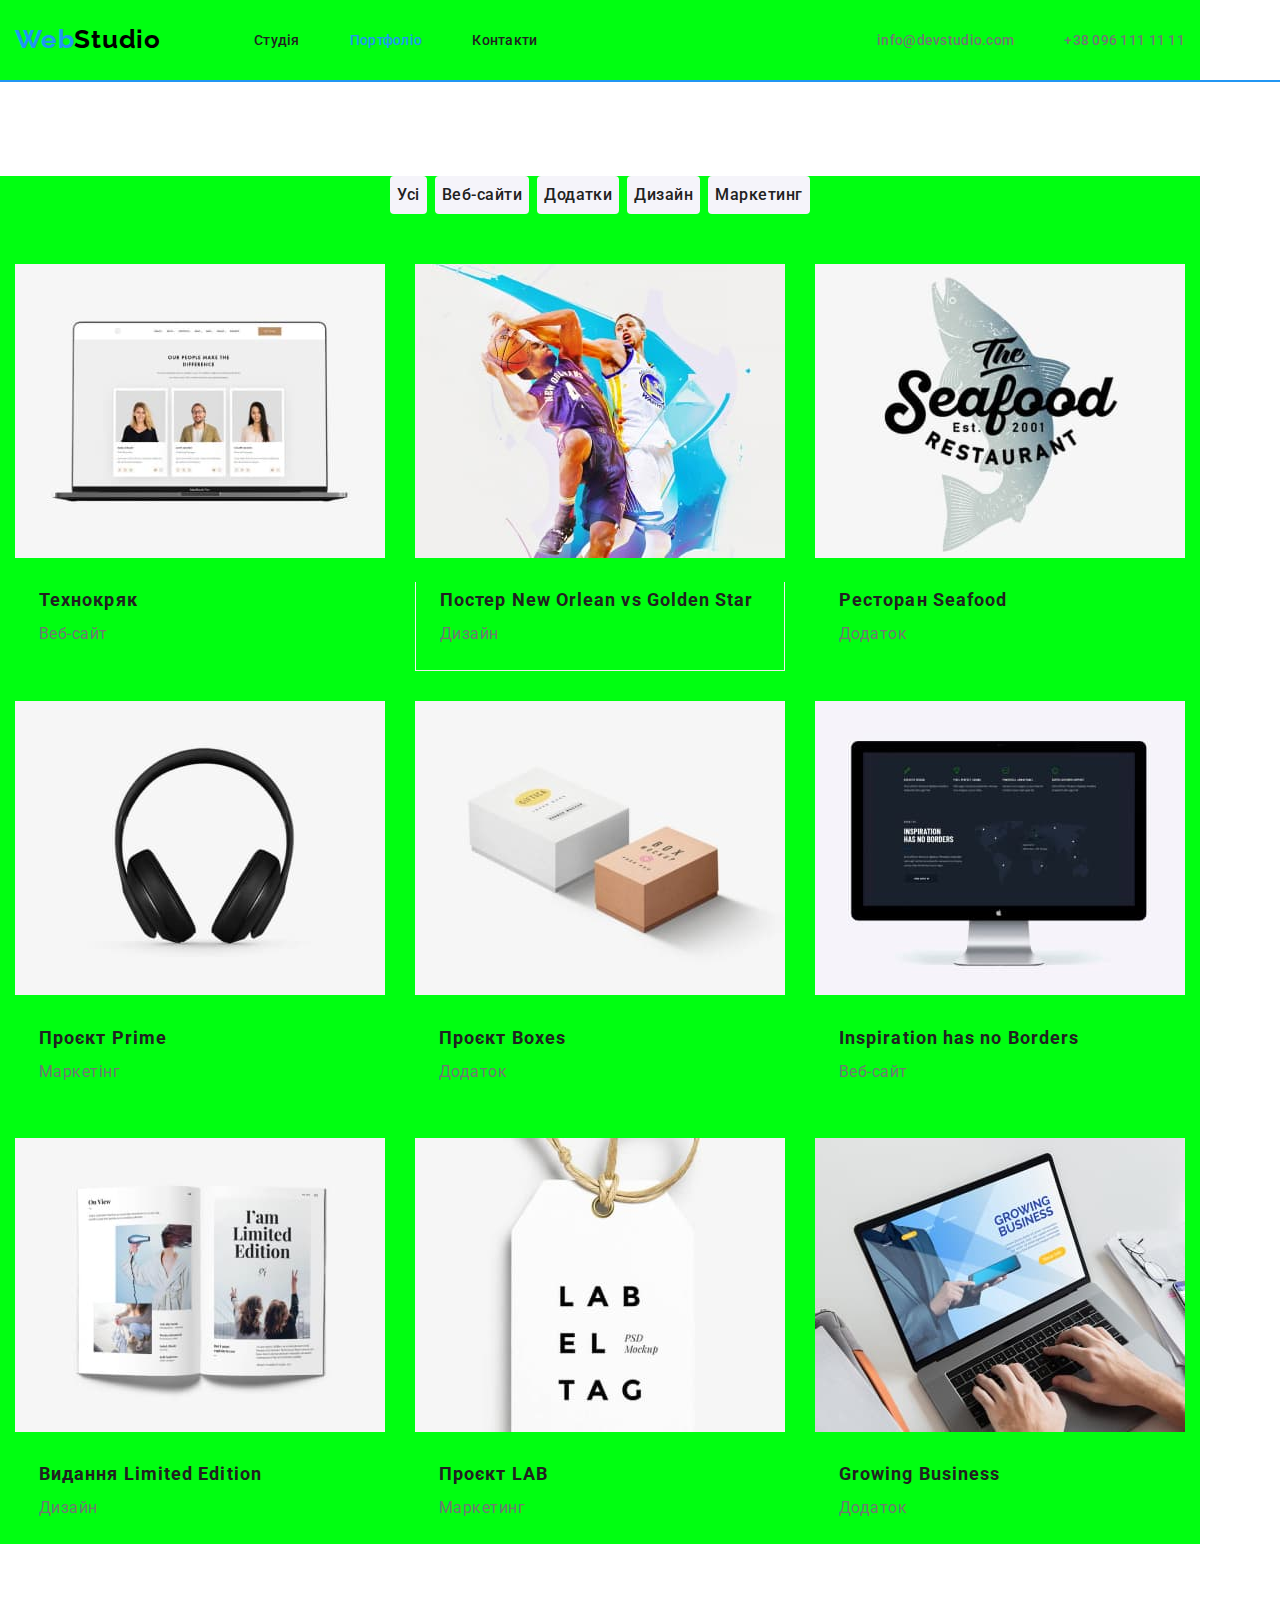
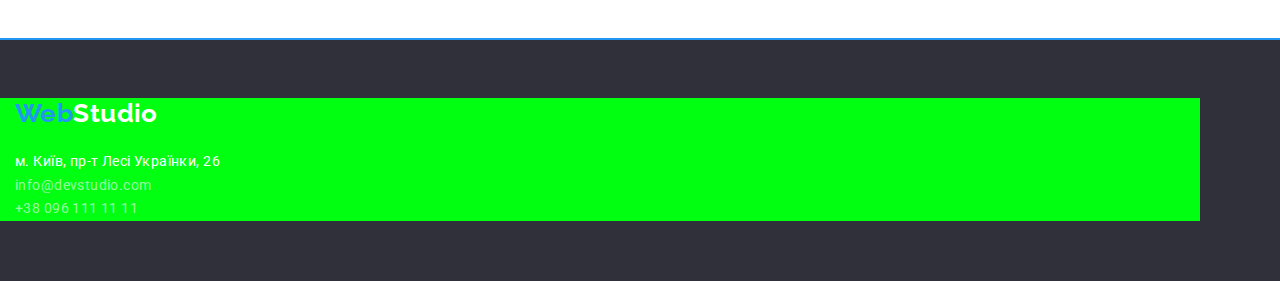
==== commit e194f71b: "Portfolio border- problem" ====
--- a/portfolio.html
+++ b/portfolio.html
@@ -94,66 +94,75 @@
               <a class="portfolio-link" href="">
                 <img src=./images/img-2.jpg alt="фото Постер New Orlean vs
                 Golden Star" width="370">
-                <h2 class="portfolio-title">
-                  Постер New Orlean vs Golden Star
-                </h2>
-                <p class="portfolio-disc">Дизайн</p></a
-              >
+                <div class="border">
+                  <h2 class="portfolio-title">
+                    Постер New Orlean vs Golden Star
+                  </h2>
+                  <p class="portfolio-disc">Дизайн</p>
+                </div>
+              </a>
             </li>
             <li class="portfolio-item">
               <a class="portfolio-link" href=""
                 ><img src=./images/img-3.jpg alt="фото Ресторан Seafood"
                 width="370">
+
                 <h2 class="portfolio-title">Ресторан Seafood</h2>
-                <p class="portfolio-disc">Додаток</p></a
-              >
+                <p class="portfolio-disc">Додаток</p>
+              </a>
             </li>
             <li class="portfolio-item">
               <a class="portfolio-link" href=""
                 ><img src=./images/img-4.jpg alt="фото Проєкт Prime"
                 width="370">
+
                 <h2 class="portfolio-title">Проєкт Prime</h2>
-                <p class="portfolio-disc">Маркетінг</p></a
-              >
+                <p class="portfolio-disc">Маркетінг</p>
+              </a>
             </li>
             <li class="portfolio-item">
               <a class="portfolio-link" href=""
                 ><img src=./images/img-5.jpg alt="фото Проєкт Boxes"
                 width="370">
+
                 <h2 class="portfolio-title">Проєкт Boxes</h2>
-                <p class="portfolio-disc">Додаток</p></a
-              >
+                <p class="portfolio-disc">Додаток</p>
+              </a>
             </li>
             <li class="portfolio-item">
               <a class="portfolio-link" href=""
                 ><img src=./images/img-6.jpg alt="фото Inspiration has no
                 Borders" width="370">
+
                 <h2 class="portfolio-title">Inspiration has no Borders</h2>
-                <p class="portfolio-disc">Веб-сайт</p></a
-              >
+                <p class="portfolio-disc">Веб-сайт</p>
+              </a>
             </li>
             <li class="portfolio-item">
               <a class="portfolio-link" href=""
                 ><img src=./images/img-7.jpg alt="фото Видання Limited Edition"
                 width="370">
+
                 <h2 class="portfolio-title">Видання Limited Edition</h2>
-                <p class="portfolio-disc">Дизайн</p></a
-              >
+                <p class="portfolio-disc">Дизайн</p>
+              </a>
             </li>
             <li class="portfolio-item">
               <a class="portfolio-link" href=""
                 ><img src=./images/img-8.jpg alt="фото Проєкт LAB" width="370">
+
                 <h2 class="portfolio-title">Проєкт LAB</h2>
-                <p class="portfolio-disc">Маркетинг</p></a
-              >
+                <p class="portfolio-disc">Маркетинг</p>
+              </a>
             </li>
             <li class="portfolio-item">
               <a class="portfolio-link" href="">
                 <img src=./images/img-9.jpg alt="фото Growing Business"
                 width="370">
+
                 <h2 class="portfolio-title">Growing Business</h2>
-                <p class="portfolio-disc">Додаток</p></a
-              >
+                <p class="portfolio-disc">Додаток</p>
+              </a>
             </li>
           </ul>
         </div>
--- a/ccs/style.css
+++ b/ccs/style.css
@@ -41,7 +41,7 @@
   width: 1200px;
   padding-left: 15px;
   padding-right: 15px;
-  /* background-color: rgb(0, 255, 17); */
+  background-color: rgb(0, 255, 17);
 }
 
 .section {
@@ -186,6 +186,7 @@
   font-weight: 700;
   line-height: 1.14;
   letter-spacing: 0.03em;
+  margin-bottom: 10px;
 }
 
 .feature-disc {
@@ -291,10 +292,9 @@
 }
 
 .portfolio-item {
-  width: calc((100%-30px * 2) / 3);
-
   margin-right: 30px;
   margin-bottom: 30px;
+  flex-basis: calc((100%-30px * 2) / 3);
 }
 
 .portfolio-item:nth-child(3n) {
@@ -307,6 +307,10 @@
 .portfolio-link {
   text-decoration: none;
 }
+.border {
+  border: 1px solid #eeeeee;
+  border-top: 0;
+}
 
 .portfolio-title {
   color: var(--second-color);
@@ -314,6 +318,10 @@
   font-weight: 700;
   line-height: 2;
   letter-spacing: 0.06em;
+  margin-top: 20px;
+  margin-bottom: 0;
+  margin-right: 24px;
+  margin-left: 24px;
 }
 
 .portfolio-disc {
@@ -321,6 +329,10 @@
   font-size: 16px;
   line-height: 2;
   letter-spacing: 0.03em;
+  margin-top: 0px;
+  margin-bottom: 20px;
+  margin-right: 24px;
+  margin-left: 24px;
 }
 
 /* Футер */
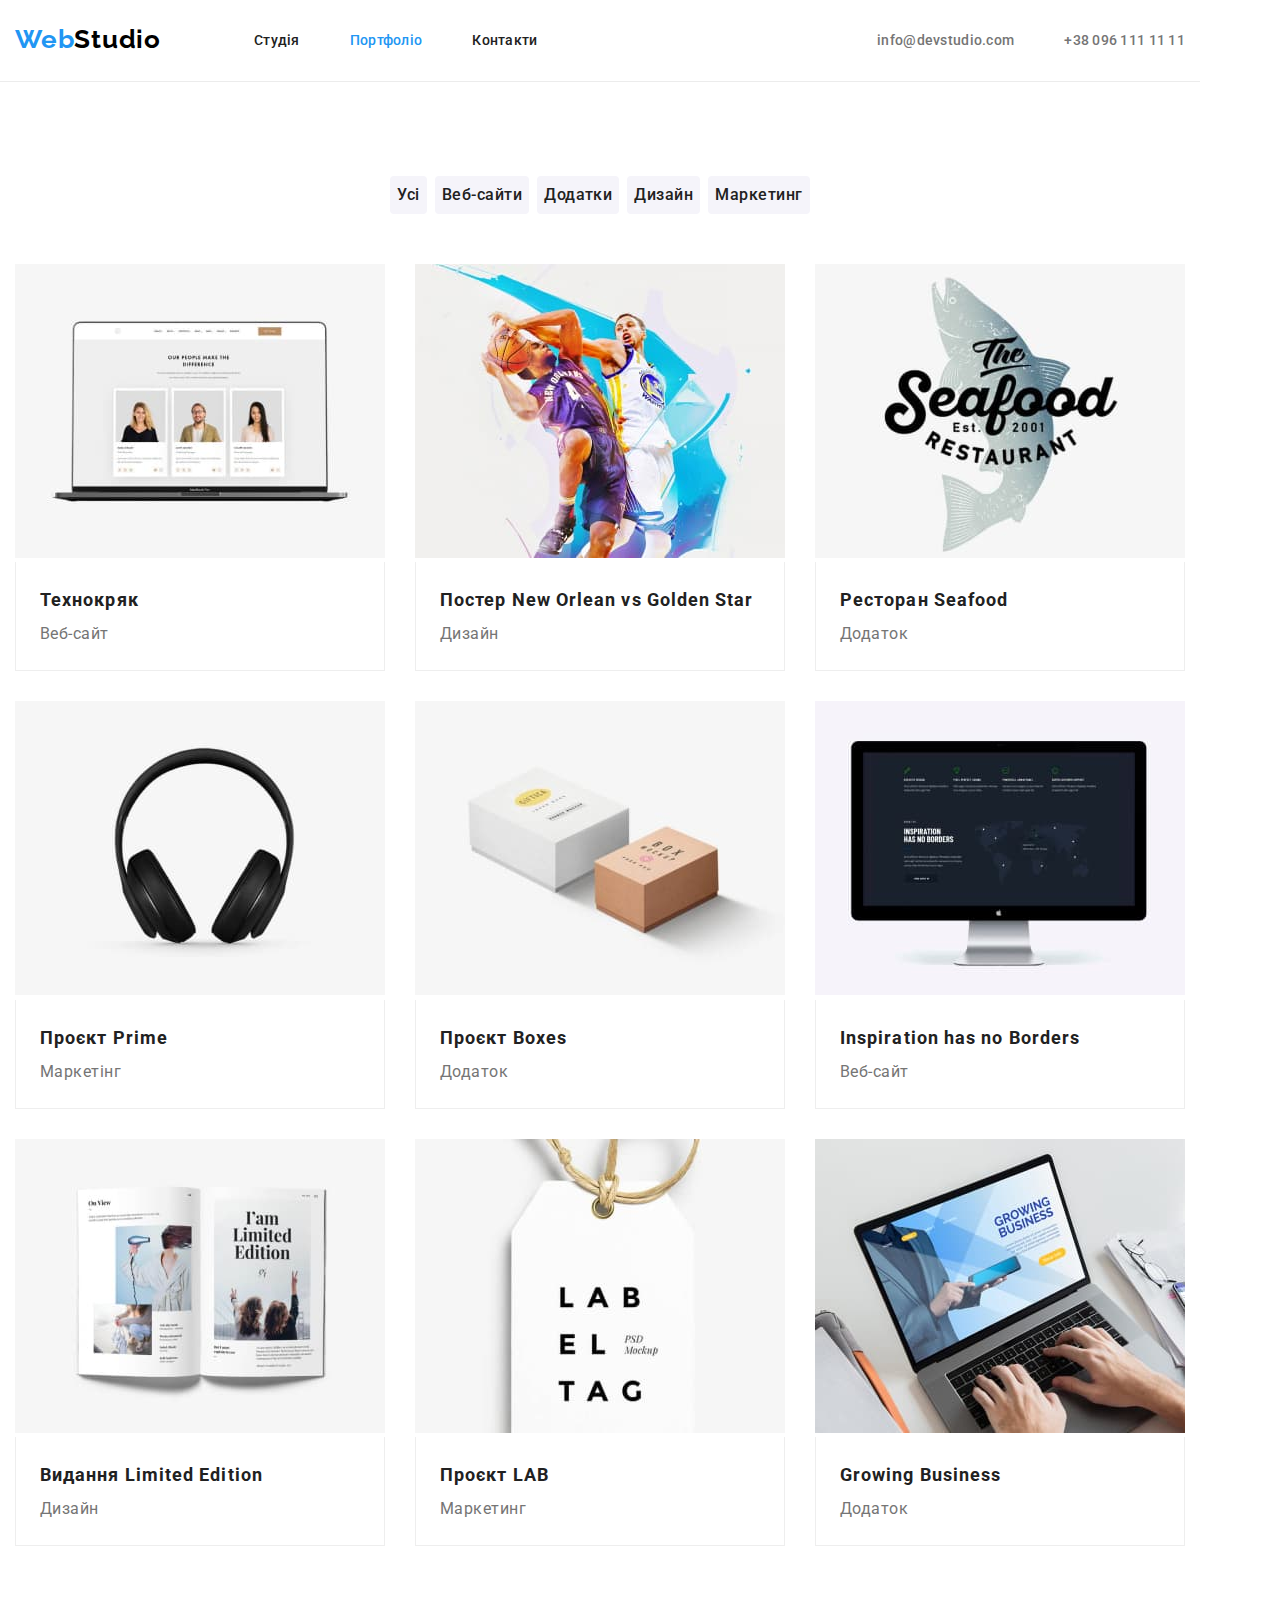
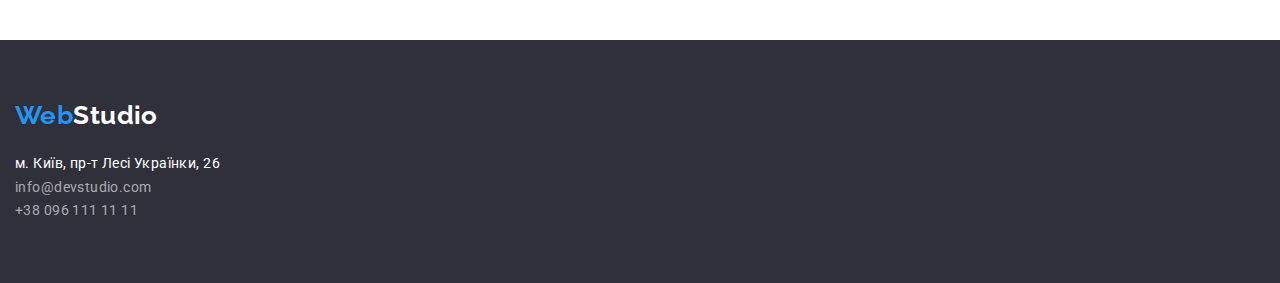
==== commit 21348738: "final uppdating" ====
--- a/portfolio.html
+++ b/portfolio.html
@@ -86,83 +86,93 @@
             <li class="portfolio-item">
               <a class="portfolio-link" href="">
                 <img src=./images/img-1.jpg alt="фото Технокряк" width="370">
-                <h2 class="portfolio-title">Технокряк</h2>
-                <p class="portfolio-disc">Веб-сайт</p>
-              </a>
+                <div class="portfolio-text-wrap">
+                  <h2 class="portfolio-title">Технокряк</h2>
+                  <p class="portfolio-disc">Веб-сайт</p>
+                </div></a
+              >
             </li>
             <li class="portfolio-item">
               <a class="portfolio-link" href="">
                 <img src=./images/img-2.jpg alt="фото Постер New Orlean vs
                 Golden Star" width="370">
-                <div class="border">
+                <div class="portfolio-text-wrap">
                   <h2 class="portfolio-title">
                     Постер New Orlean vs Golden Star
                   </h2>
                   <p class="portfolio-disc">Дизайн</p>
-                </div>
-              </a>
+                </div></a
+              >
             </li>
             <li class="portfolio-item">
               <a class="portfolio-link" href=""
                 ><img src=./images/img-3.jpg alt="фото Ресторан Seafood"
                 width="370">
-
-                <h2 class="portfolio-title">Ресторан Seafood</h2>
-                <p class="portfolio-disc">Додаток</p>
-              </a>
+                <div class="portfolio-text-wrap">
+                  <h2 class="portfolio-title">Ресторан Seafood</h2>
+                  <p class="portfolio-disc">Додаток</p>
+                </div></a
+              >
             </li>
             <li class="portfolio-item">
               <a class="portfolio-link" href=""
                 ><img src=./images/img-4.jpg alt="фото Проєкт Prime"
                 width="370">
-
-                <h2 class="portfolio-title">Проєкт Prime</h2>
-                <p class="portfolio-disc">Маркетінг</p>
-              </a>
+                <div class="portfolio-text-wrap">
+                  <h2 class="portfolio-title">Проєкт Prime</h2>
+                  <p class="portfolio-disc">Маркетінг</p>
+                </div></a
+              >
             </li>
             <li class="portfolio-item">
               <a class="portfolio-link" href=""
                 ><img src=./images/img-5.jpg alt="фото Проєкт Boxes"
                 width="370">
-
-                <h2 class="portfolio-title">Проєкт Boxes</h2>
-                <p class="portfolio-disc">Додаток</p>
-              </a>
+                <div class="portfolio-text-wrap">
+                  <h2 class="portfolio-title">Проєкт Boxes</h2>
+                  <p class="portfolio-disc">Додаток</p>
+                </div></a
+              >
             </li>
             <li class="portfolio-item">
               <a class="portfolio-link" href=""
                 ><img src=./images/img-6.jpg alt="фото Inspiration has no
                 Borders" width="370">
-
-                <h2 class="portfolio-title">Inspiration has no Borders</h2>
-                <p class="portfolio-disc">Веб-сайт</p>
-              </a>
+                <div class="portfolio-text-wrap">
+                  <h2 class="portfolio-title">Inspiration has no Borders</h2>
+                  <p class="portfolio-disc">Веб-сайт</p>
+                </div></a
+              >
             </li>
             <li class="portfolio-item">
               <a class="portfolio-link" href=""
                 ><img src=./images/img-7.jpg alt="фото Видання Limited Edition"
                 width="370">
-
-                <h2 class="portfolio-title">Видання Limited Edition</h2>
-                <p class="portfolio-disc">Дизайн</p>
-              </a>
+                <div class="portfolio-text-wrap">
+                  <h2 class="portfolio-title">Видання Limited Edition</h2>
+                  <p class="portfolio-disc">Дизайн</p>
+                </div></a
+              >
             </li>
             <li class="portfolio-item">
               <a class="portfolio-link" href=""
                 ><img src=./images/img-8.jpg alt="фото Проєкт LAB" width="370">
-
-                <h2 class="portfolio-title">Проєкт LAB</h2>
-                <p class="portfolio-disc">Маркетинг</p>
-              </a>
+                <div class="portfolio-text-wrap">
+                  <h2 class="portfolio-title">Проєкт LAB</h2>
+                  <p class="portfolio-disc">Маркетинг</p>
+                </div></a
+              >
             </li>
             <li class="portfolio-item">
               <a class="portfolio-link" href="">
                 <img src=./images/img-9.jpg alt="фото Growing Business"
                 width="370">
 
-                <h2 class="portfolio-title">Growing Business</h2>
-                <p class="portfolio-disc">Додаток</p>
-              </a>
+                <div class="portfolio-text-wrap">
+                  <h2 class="portfolio-title">Growing Business</h2>
+                  <p class="portfolio-disc">Додаток</p>
+                </div></a
+              >
             </li>
           </ul>
         </div>
--- a/ccs/style.css
+++ b/ccs/style.css
@@ -41,14 +41,14 @@
   width: 1200px;
   padding-left: 15px;
   padding-right: 15px;
-  background-color: rgb(0, 255, 17);
+  /* background-color: rgb(0, 255, 17); */
 }
 
 .section {
   padding-top: 94px;
   padding-bottom: 94px;
 
-  outline: 2px solid #2196f3;
+  /* outline: 2px solid #2196f3; */
 }
 
 /* Хедер */
@@ -318,10 +318,10 @@
   font-weight: 700;
   line-height: 2;
   letter-spacing: 0.06em;
-  margin-top: 20px;
+  /* margin-top: 20px;
   margin-bottom: 0;
   margin-right: 24px;
-  margin-left: 24px;
+  margin-left: 24px; */
 }
 
 .portfolio-disc {
@@ -329,12 +329,16 @@
   font-size: 16px;
   line-height: 2;
   letter-spacing: 0.03em;
-  margin-top: 0px;
+  /* margin-top: 0px;
   margin-bottom: 20px;
   margin-right: 24px;
-  margin-left: 24px;
-}
-
+  margin-left: 24px; */
+}
+.portfolio-text-wrap {
+  padding: 20px 24px;
+  border: 1px solid #eeeeee;
+  border-top: none;
+}
 /* Футер */
 .footer {
   padding-top: 60px;
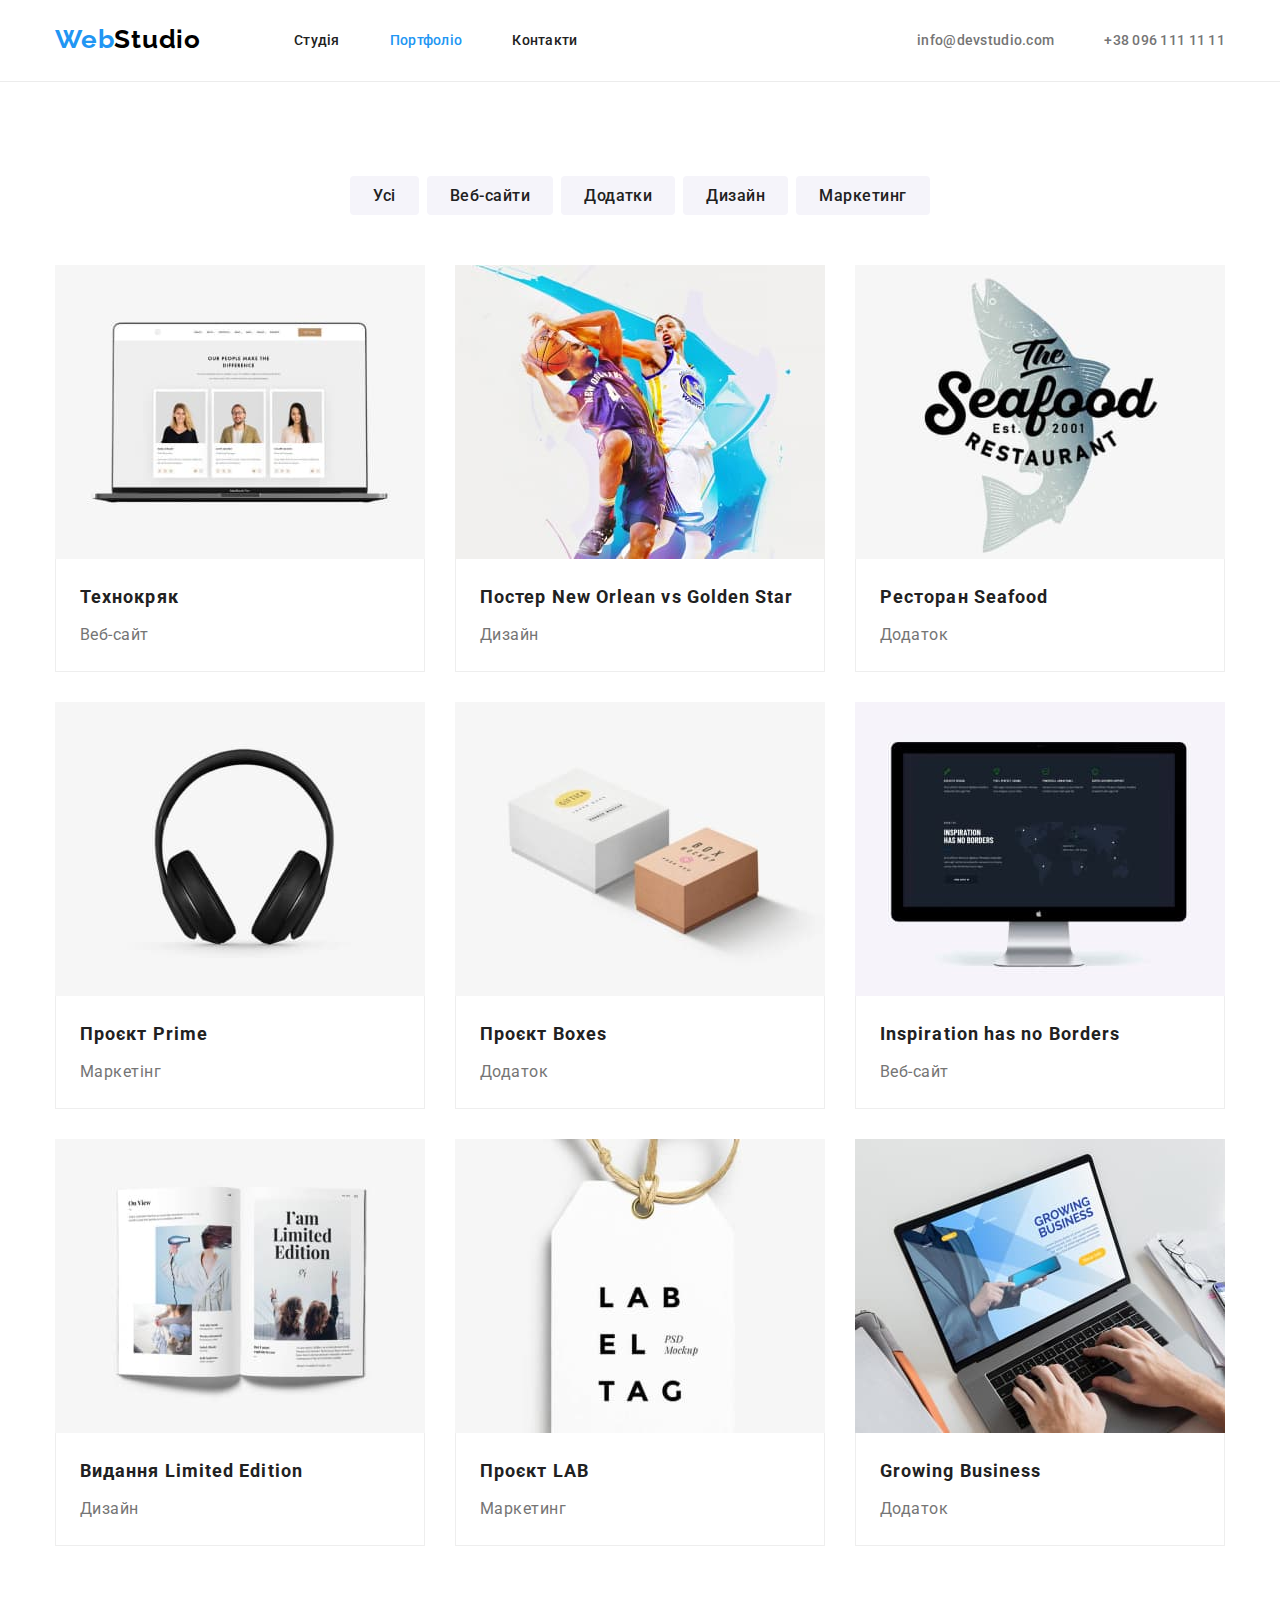
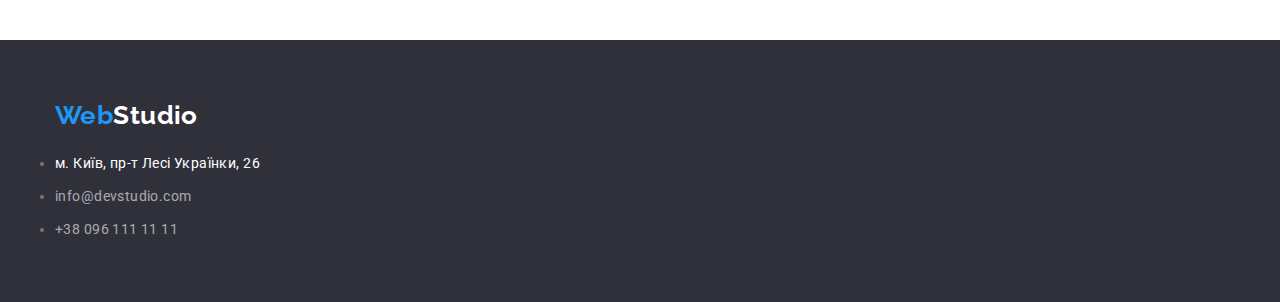
==== commit 6d63ae80: "Uppdating according to Alonas comment" ====
--- a/portfolio.html
+++ b/portfolio.html
@@ -78,10 +78,8 @@
               <button class="button" type="button">Маркетинг</button>
             </li>
           </ul>
-        </div>
-
-        <!--Проєкти-->
-        <div class="container">
+
+          <!--Проєкти-->
           <ul class="portfolio list">
             <li class="portfolio-item">
               <a class="portfolio-link" href="">
@@ -185,7 +183,7 @@
           ><span class="logo">Web</span>Studio</a
         >
         <address>
-          <ul class="footer-all list">
+          <ul>
             <li>
               <a
                 class="footer-address"
--- a/ccs/style.css
+++ b/ccs/style.css
@@ -10,15 +10,18 @@
   --black-background: #2f303a;
   --accent-background: #2196f3;
 }
+.list {
+  list-style-type: none;
+}
 
 body {
   background-color: var(--prime-white-background);
   color: var(--prime-color);
   font-family: "Roboto", sans-serif;
 }
-
-.list {
-  list-style-type: none;
+header {
+  /* display: flex; */
+  border-bottom: 1px solid #ececec;
 }
 
 h1,
@@ -36,30 +39,28 @@
   margin-right: 0;
   padding: 0;
 }
-
+img {
+  display: block;
+}
 .container {
   width: 1200px;
   padding-left: 15px;
   padding-right: 15px;
+  margin: 0 auto;
   /* background-color: rgb(0, 255, 17); */
 }
 
 .section {
   padding-top: 94px;
   padding-bottom: 94px;
-
   /* outline: 2px solid #2196f3; */
 }
 
 /* Хедер */
 .main-header {
   display: flex;
+  justify-content: center;
   align-items: center;
-  border-bottom: 1px solid #ececec;
-}
-
-.header {
-  display: flex;
 }
 
 .header-logo {
@@ -130,7 +131,7 @@
 
 /* Головна сторинка */
 /* Герой */
-/* .section */
+
 .hero {
   color: var(--logo-whitecolor);
   background-color: var(--black-background);
@@ -140,7 +141,6 @@
 }
 
 .hero-title {
-  display: block;
   max-width: 696px;
   margin-right: auto;
   margin-left: auto;
@@ -172,6 +172,9 @@
 }
 
 /*  Особливості */
+.section.feature {
+  padding-bottom: 0;
+}
 .feature {
   display: flex;
 }
@@ -181,15 +184,16 @@
 }
 
 .feature-title {
+  margin-bottom: 10px;
   color: var(--second-color);
   font-size: 14px;
   font-weight: 700;
   line-height: 1.14;
   letter-spacing: 0.03em;
-  margin-bottom: 10px;
 }
 
 .feature-disc {
+  width: 270px;
   font-size: 14px;
   line-height: 1.7;
   letter-spacing: 0.03em;
@@ -237,7 +241,6 @@
 }
 
 .team-item-title {
-  margin-top: 30px;
   color: var(--second-color);
   font-size: 16px;
   font-weight: 500;
@@ -248,12 +251,15 @@
 
 .team-item-disc {
   margin-top: 10px;
-  margin-bottom: 30px;
   font-size: 16px;
   line-height: 2;
   letter-spacing: 0.03em;
   text-align: center;
 }
+.team-text-wrap {
+  margin-top: 30px;
+  margin-bottom: 30px;
+}
 
 /* Сторинка Портфоліо */
 .filter {
@@ -266,6 +272,13 @@
 }
 
 .button {
+  padding-left: 22px;
+  padding-top: 6px;
+  padding-right: 22px;
+  padding-bottom: 6px;
+  border-radius: 4px;
+  border: 1px solid transparent;
+
   background-color: var(--second-white-background);
   color: var(--second-color);
   cursor: pointer;
@@ -273,10 +286,6 @@
   font-weight: 500;
   line-height: 1.6;
   letter-spacing: 0.03em;
-
-  border-radius: 4px;
-  border: 1px solid transparent;
-  height: 38px;
 }
 
 .button:hover,
@@ -288,13 +297,14 @@
 .portfolio {
   display: flex;
   flex-wrap: wrap;
-  padding-top: 50px;
+  margin-top: 50px;
 }
 
 .portfolio-item {
   margin-right: 30px;
   margin-bottom: 30px;
-  flex-basis: calc((100%-30px * 2) / 3);
+  width: 370px;
+  /* flex-basis: calc((100%-30px * 2) / 3); */
 }
 
 .portfolio-item:nth-child(3n) {
@@ -318,21 +328,15 @@
   font-weight: 700;
   line-height: 2;
   letter-spacing: 0.06em;
-  /* margin-top: 20px;
-  margin-bottom: 0;
-  margin-right: 24px;
-  margin-left: 24px; */
 }
 
 .portfolio-disc {
+  margin-top: 4px;
+
   color: var(--prime-color);
   font-size: 16px;
   line-height: 2;
   letter-spacing: 0.03em;
-  /* margin-top: 0px;
-  margin-bottom: 20px;
-  margin-right: 24px;
-  margin-left: 24px; */
 }
 .portfolio-text-wrap {
   padding: 20px 24px;
@@ -350,7 +354,7 @@
 }
 
 .footer-logo {
-  /* margin-bottom: 20px; */
+  margin-bottom: 20px;
   text-decoration: none;
   color: var(--logo-whitecolor);
   font-family: "Raleway", sans-serif;
@@ -359,17 +363,17 @@
   line-height: 1.2;
 }
 
-.footer-all {
+.footer-address {
+  display: block;
   margin-top: 20px;
-}
-
-.footer-address {
+
   text-decoration: none;
   color: var(--logo-whitecolor);
   font-style: normal;
 }
 
 .footer-link {
+  display: block;
   margin-top: 9px;
   color: var(--footer-link-color);
   text-decoration: none;
@@ -382,8 +386,8 @@
 .footer-address:focus,
 .header-nav-link:hover,
 .header-nav-link:focus,
-.header-address:hover,
-.header-address:focus {
+.header-address-link:hover,
+.hheader-address-link:focus {
   color: var(--accent-color);
 }
 
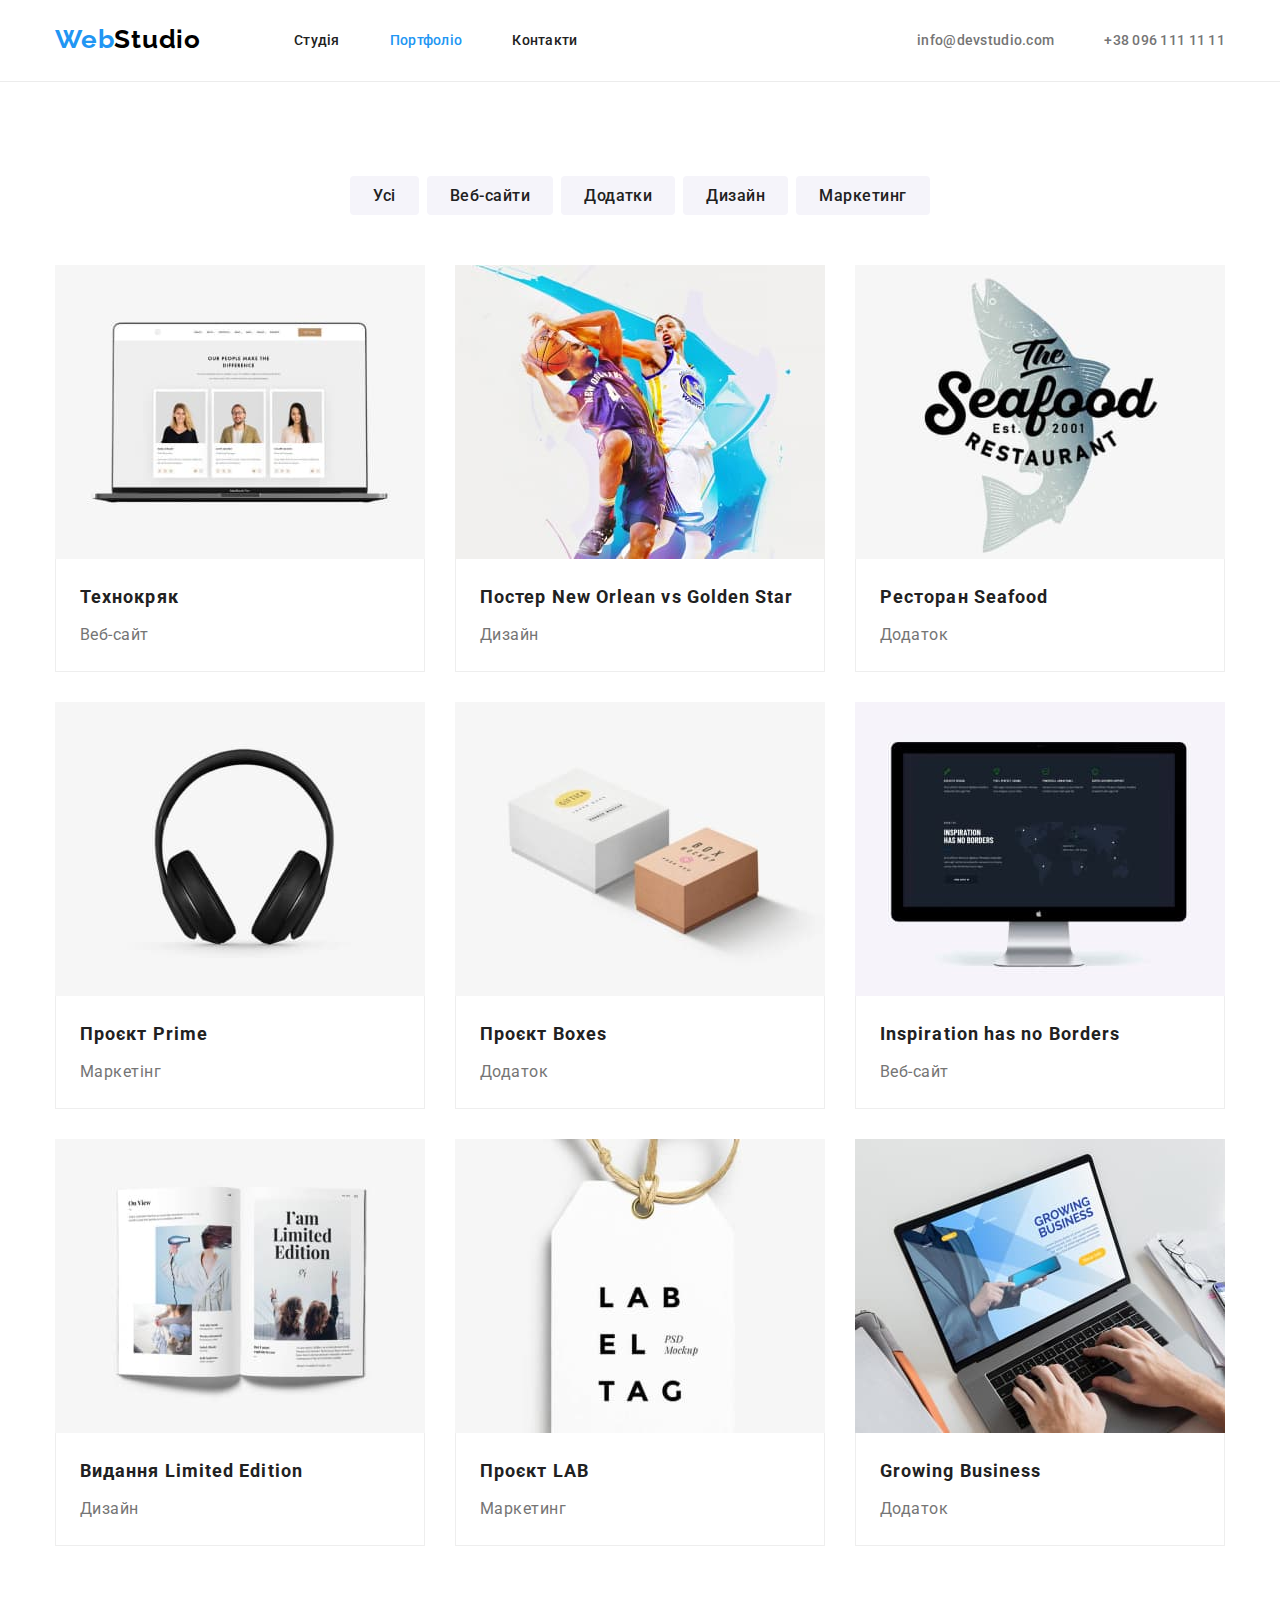
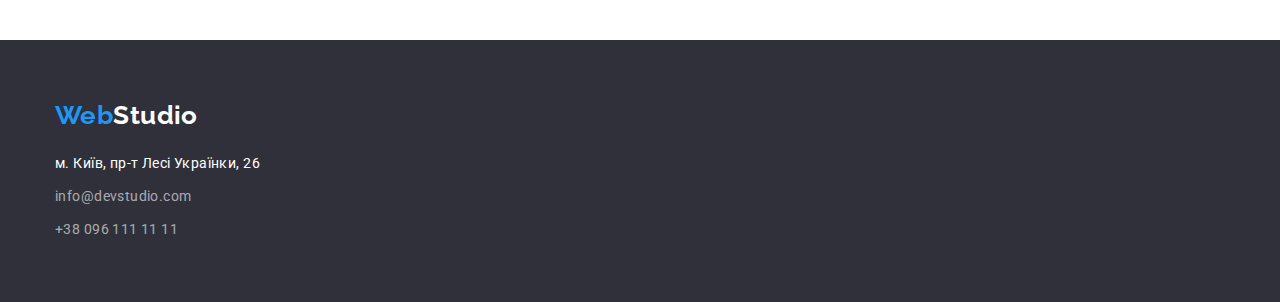
==== commit a7344aa4: "Appdating... once more" ====
--- a/portfolio.html
+++ b/portfolio.html
@@ -194,12 +194,12 @@
                 м. Київ, пр-т Лесі Українки, 26</a
               >
             </li>
-            <li>
+            <li class="footer-link-list">
               <a class="footer-link" href="mailto:info@devstudio.com"
                 >info@devstudio.com</a
               >
             </li>
-            <li>
+            <li class="footer-link-list">
               <a class="footer-link" href="tel:+380961111111"
                 >+38 096 111 11 11</a
               >
--- a/ccs/style.css
+++ b/ccs/style.css
@@ -39,6 +39,9 @@
   margin-right: 0;
   padding: 0;
 }
+li {
+  list-style-type: none;
+}
 img {
   display: block;
 }
@@ -257,8 +260,8 @@
   text-align: center;
 }
 .team-text-wrap {
-  margin-top: 30px;
-  margin-bottom: 30px;
+  padding-top: 30px;
+  padding-bottom: 30px;
 }
 
 /* Сторинка Портфоліо */
@@ -362,19 +365,24 @@
   font-weight: 700;
   line-height: 1.2;
 }
+address {
+  margin-top: 20px;
+}
 
 .footer-address {
   display: block;
-  margin-top: 20px;
+  /* margin-top: 20px; */
 
   text-decoration: none;
   color: var(--logo-whitecolor);
   font-style: normal;
 }
-
+.footer-link-list {
+  margin-top: 9px;
+}
 .footer-link {
   display: block;
-  margin-top: 9px;
+  /* margin-top: 9px; */
   color: var(--footer-link-color);
   text-decoration: none;
   font-style: normal;
